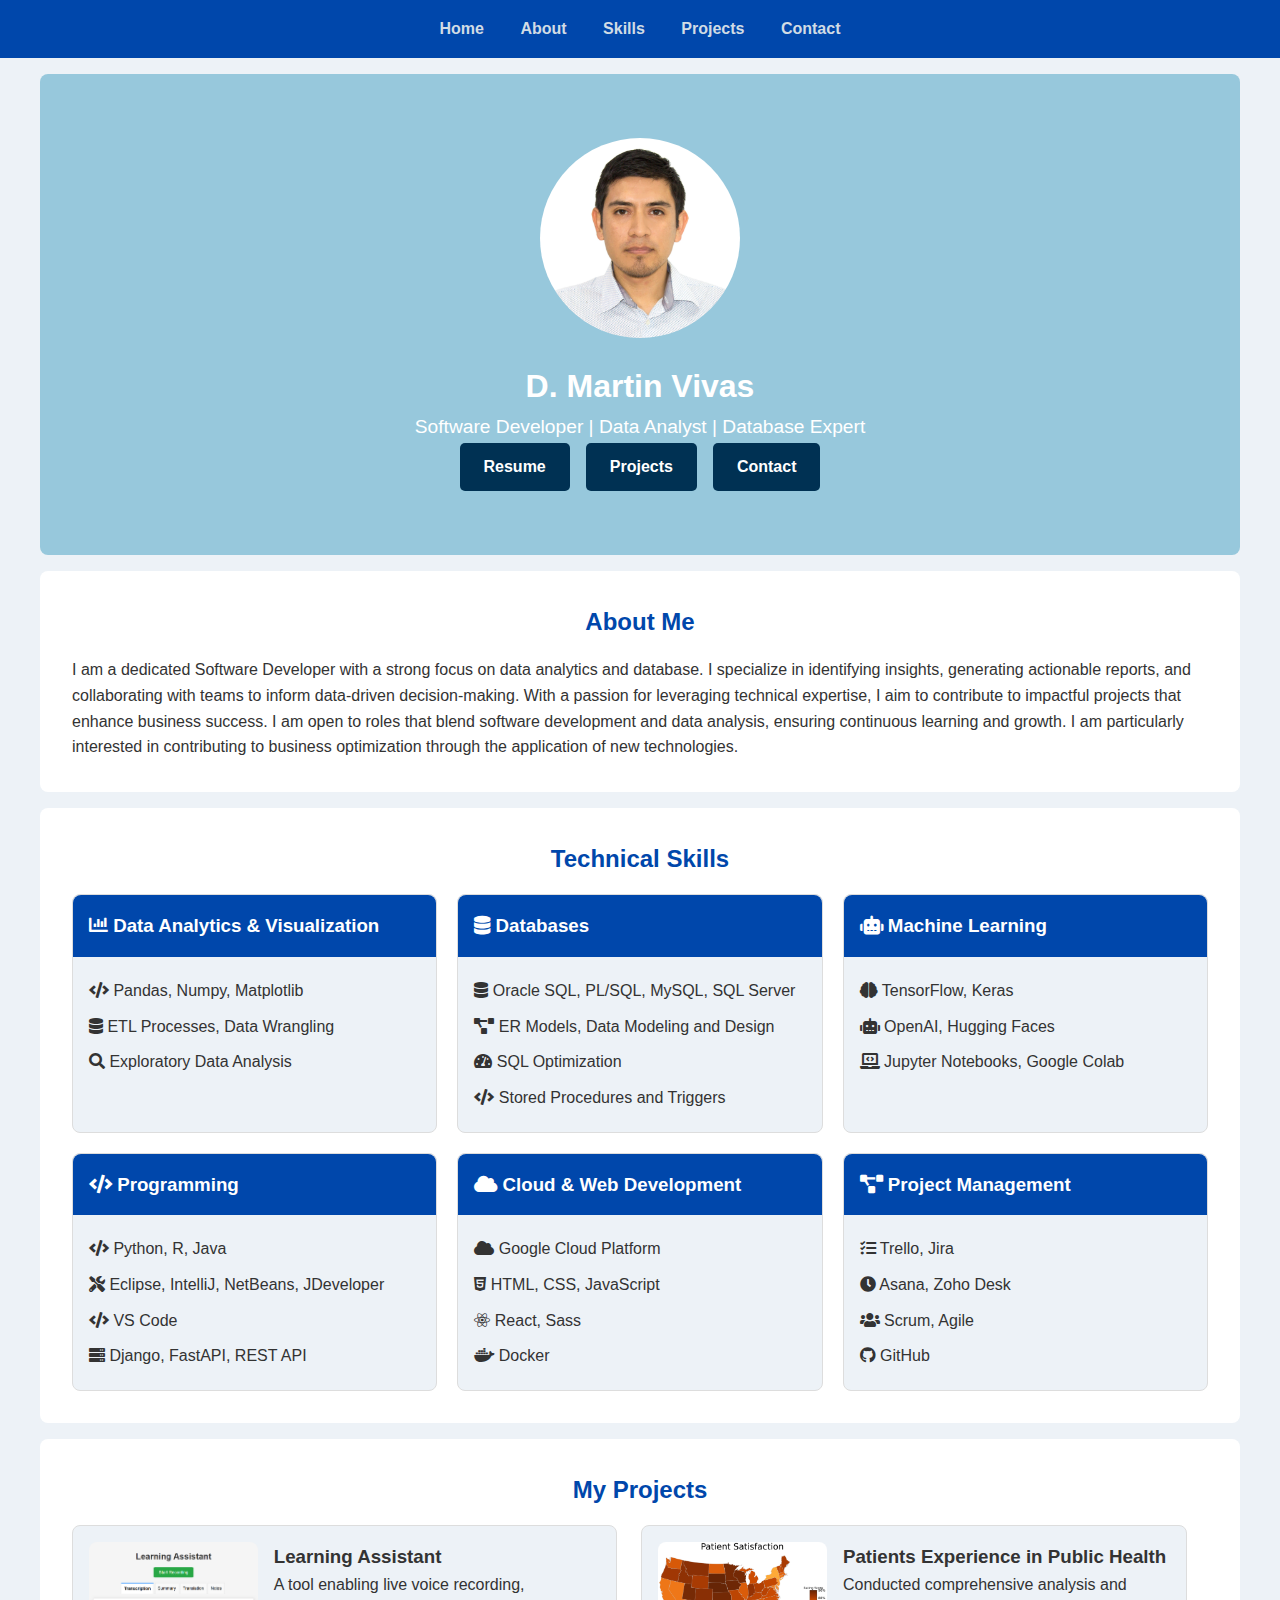
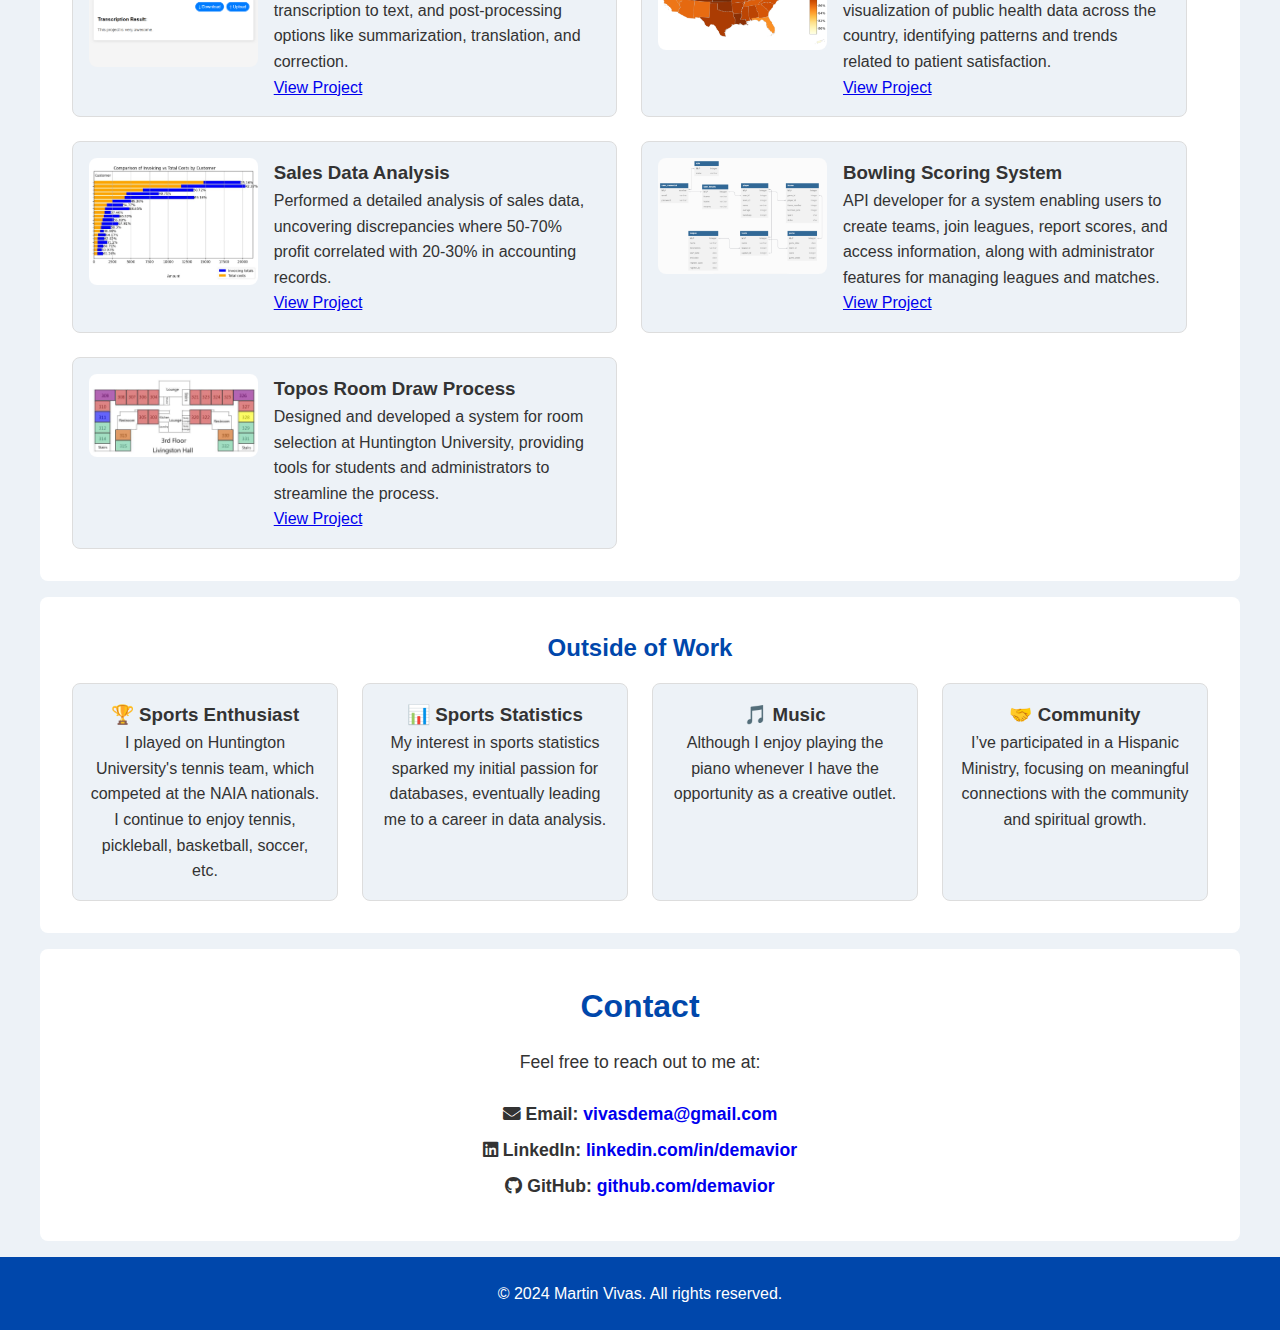
==== index.html @ af0fff48 "Correct js" ====
<!DOCTYPE html>
<html lang="en">
<head>
    <meta charset="UTF-8">
    <meta name="viewport" content="width=device-width, initial-scale=1.0">
    <title>D. Martin Vivas - Portfolio</title>
    <link rel="stylesheet" href="css/index.css">
    <link rel="preconnect" href="https://fonts.googleapis.com">
    <link rel="stylesheet" href="https://fonts.googleapis.com/css2?family=Roboto:wght@400;500;700&display=swap">
    <link href="https://cdnjs.cloudflare.com/ajax/libs/font-awesome/5.15.4/css/all.min.css" rel="stylesheet">
</head>
<body>
    <header>
        <nav>
            <a href="#hero">Home</a>
            <a href="#about">About</a>
            <a href="#skills">Skills</a>
            <a href="#projects">Projects</a>
            <a href="#contact">Contact</a>
        </nav>
    </header>
    <section id="hero">
        <img src="images/profile.jpeg" alt="Profile Picture" class="profile-pic">
        <h1>D. Martin Vivas</h1>
        <p>Software Developer | Data Analyst | Database Expert</p>
        <div class="hero-buttons">
            <a href="resume.html" class="btn">Resume</a>
            <a href="#projects" class="btn">Projects</a>
            <a href="#contact" class="btn">Contact</a>
        </div>
    </section>
    
    <section id="about">
        <h2>About Me</h2>
        <p>I am a dedicated Software Developer with a strong focus on data analytics and database. I specialize in identifying insights, generating actionable reports, and collaborating with teams to inform data-driven decision-making. With a passion for leveraging technical expertise, I aim to contribute to impactful projects that enhance business success. I am open to roles that blend software development and data analysis, ensuring continuous learning and growth. I am particularly interested in contributing to business optimization through the application of new technologies.</p>
    </section>
    <section id="skills">
        <h2>Technical Skills</h2>
        <div class="skills-container">
            <div class="skills-item">
                <h3><i class="fas fa-chart-bar"></i> Data Analytics & Visualization</h3>
                <ul>
                    <li><i class="fas fa-code"></i> Pandas, Numpy, Matplotlib</li>
                    <li><i class="fas fa-database"></i> ETL Processes, Data Wrangling</li>
                    <li><i class="fas fa-search"></i> Exploratory Data Analysis</li>
                </ul>
            </div>
            <div class="skills-item">
                <h3><i class="fas fa-database"></i> Databases</h3>
                <ul>
                    <li><i class="fas fa-database"></i> Oracle SQL, PL/SQL, MySQL, SQL Server</li>
                    <li><i class="fas fa-project-diagram"></i> ER Models, Data Modeling and Design</li>
                    <li><i class="fas fa-tachometer-alt"></i> SQL Optimization</li>
                    <li><i class="fas fa-code"></i> Stored Procedures and Triggers</li>
                </ul>
            </div>
            <div class="skills-item">
                <h3><i class="fas fa-robot"></i> Machine Learning</h3>
                <ul>
                    <li><i class="fas fa-brain"></i> TensorFlow, Keras</li>
                    <li><i class="fas fa-robot"></i> OpenAI, Hugging Faces</li>
                    <li><i class="fas fa-laptop-code"></i> Jupyter Notebooks, Google Colab</li>
                </ul>
            </div>
            <div class="skills-item">
                <h3><i class="fas fa-code"></i> Programming</h3>
                <ul>
                    <li><i class="fas fa-code"></i> Python, R, Java</li>
                    <li><i class="fas fa-tools"></i> Eclipse, IntelliJ, NetBeans, JDeveloper</li>
                    <li><i class="fas fa-code"></i> VS Code</li>
                    <li><i class="fas fa-server"></i> Django, FastAPI, REST API</li>
                </ul>
            </div>
            <div class="skills-item">
                <h3><i class="fas fa-cloud"></i> Cloud & Web Development</h3>
                <ul>
                    <li><i class="fas fa-cloud"></i> Google Cloud Platform</li>
                    <li><i class="fab fa-html5"></i> HTML, CSS, JavaScript</li>
                    <li><i class="fab fa-react"></i> React, Sass</li>
                    <li><i class="fab fa-docker"></i> Docker</li>
                </ul>
            </div>
            <div class="skills-item">
                <h3><i class="fas fa-project-diagram"></i> Project Management</h3>
                <ul>
                    <li><i class="fas fa-tasks"></i> Trello, Jira</li>
                    <li><i class="fas fa-clock"></i> Asana, Zoho Desk</li>
                    <li><i class="fas fa-users"></i> Scrum, Agile</li>
                    <li><i class="fab fa-github"></i> GitHub</li>
                </ul>
            </div>
        </div>
    </section>
    <section id="projects">
        <h2>My Projects</h2>
        <div class="projects-flex">
            <div class="box">
                <img src="images/Learning-Assistant.png" alt="Learning Assistant Image">
                <div class="content">
                    <h3>Learning Assistant</h3>
                    <p>A tool enabling live voice recording, transcription to text, and post-processing options like summarization, translation, and correction.</p>
                    <a href="https://github.com/demavior/Learning-Assistant-for-Diverse-Learning-Needs">View Project</a>
                </div>
            </div>
            <div class="box">
                <img src="images/Patient-Satisfaction.png" alt="Patients Experience in Public Health Image">
                <div class="content">
                    <h3>Patients Experience in Public Health</h3>
                    <p>Conducted comprehensive analysis and visualization of public health data across the country, identifying patterns and trends related to patient satisfaction.</p>
                    <a href="https://github.com/demavior/PublicHealthExperience">View Project</a>
                </div>
            </div>
            <div class="box">
                <img src="images/Sales-Analysis.jpg" alt="Sales Data Analysis Image">
                <div class="content">
                    <h3>Sales Data Analysis</h3>
                    <p>Performed a detailed analysis of sales data, uncovering discrepancies where 50-70% profit correlated with 20-30% in accounting records.</p>
                    <a href="#">View Project</a>
                </div>
            </div>
            <div class="box">
                <img src="images/Bowling-League.png" alt="Bowling Scoring System Image">
                <div class="content">
                    <h3>Bowling Scoring System</h3>
                    <p>API developer for a system enabling users to create teams, join leagues, report scores, and access information, along with administrator features for managing leagues and matches.</p>
                    <a href="https://github.com/demavior/BowlingLeagueScoringAPI">View Project</a>
                </div>
            </div>
            <div class="box">
                <img src="images/Room-Draw.jpg" alt="Topos Room Draw Process Image">
                <div class="content">
                    <h3>Topos Room Draw Process</h3>
                    <p>Designed and developed a system for room selection at Huntington University, providing tools for students and administrators to streamline the process.</p>
                    <a href="https://www.facebook.com/HURoomDraw">View Project</a>
                </div>
            </div>
        </div>
    </section>
    <section id="outside-work">
        <h2>Outside of Work</h2>
        <div class="outside-work-container">
            <div class="box">
                <h3>🏆 Sports Enthusiast</h3>
                <p>I played on Huntington University's tennis team, which competed at the NAIA nationals. I continue to enjoy tennis, pickleball, basketball, soccer, etc.</p>
            </div>
            <div class="box">
                <h3>📊 Sports Statistics</h3>
                <p>My interest in sports statistics sparked my initial passion for databases, eventually leading me to a career in data analysis.</p>
            </div>
            <div class="box">
                <h3>🎵 Music</h3>
                <p>Although I enjoy playing the piano whenever I have the opportunity as a creative outlet.</p>
            </div>
            <div class="box">
                <h3>🤝 Community</h3>
                <p>I’ve participated in a Hispanic Ministry, focusing on meaningful connections with the community and spiritual growth.</p>
            </div>
        </div>
    </section>
    <section id="contact">
        <h2>Contact</h2>
        <p>Feel free to reach out to me at:</p>
        <ul class="contact-list">
            <li>
                <i class="fas fa-envelope"></i> 
                <strong>Email:</strong> 
                <a href="mailto:vivasdema@gmail.com">vivasdema@gmail.com</a>
            </li>
            <li>
                <i class="fab fa-linkedin"></i>
                <strong>LinkedIn:</strong> 
                <a href="https://linkedin.com/in/demavior" target="_blank">linkedin.com/in/demavior</a>
            </li>
            <li>
                <i class="fab fa-github"></i>
                <strong>GitHub:</strong> 
                <a href="https://github.com/demavior" target="_blank">github.com/demavior</a>
            </li>
        </ul>
    </section>
    
    <footer>
        <p>&copy; 2024 Martin Vivas. All rights reserved.</p>
    </footer>
    <script>
        document.querySelectorAll('nav a').forEach(anchor => {
            anchor.addEventListener('click', function(e) {
                e.preventDefault();
                document.querySelector(this.getAttribute('href')).scrollIntoView({
                    behavior: 'smooth'
                });
            });
        });
    </script>
</body>
</html>
---- css/index.css ----
/* Define Color Variables */
:root {
    --primary-color: #0047AB ;
    --secondary-color: #97c8dc;
    --accent-color: #003153;
    --text-color: #333;
    --bg-color: #edf2f7;
    --bg-color-2: #d1dce5;
}

/* General Reset */
* {
    margin: 0;
    padding: 0;
    box-sizing: border-box;
}

/* Body Styling */
body {
    font-family: 'Open Sans', sans-serif;
    line-height: 1.6;
    color: var(--text-color);
    background-color: var(--bg-color);
}

/* Header and Navigation */
header {
    background-color: var(--primary-color);
    padding: 1rem 0;
    text-align: center;
}

nav a {
    color: var(--bg-color-2);
    text-decoration: none;
    margin: 0 1rem;
    font-weight: 700;
    font-size: 1rem;
}

nav a:hover {
    color: white;
}

/* Hero Section */
#hero {
    text-align: center;
    padding: 4rem 2rem;
    background-color: var(--secondary-color);
    color: white;
}

#hero h1 {
    font-size: 2rem;
    font-weight: 700;
}

#hero p {
    font-size: 1.2rem;
}

.profile-pic {
    width: 200px;
    height: 200px;
    border-radius: 50%;
    margin-bottom: 1rem;
}

.hero-buttons {
    display: flex;
    justify-content: center;
    gap: 1rem;
}

.btn {
    padding: 0.7rem 1.5rem;
    border: none;
    border-radius: 5px;
    text-align: center;
    color: white;
    background-color: var(--accent-color);
    text-decoration: none;
    font-weight: bold;
    transition: background-color 0.3s ease;
}

.btn:hover {
    background-color: var(--primary-color);
}

/* Sections */
section {
    padding: 2rem;
    margin: 1rem auto;
    max-width: 1200px;
    background: white;
    border-radius: 8px;
}

h2 {
    color: var(--primary-color);
    text-align: center;
    margin-bottom: 1rem;
}

/* Projects and Skills*/
.skills-container {
    display: grid;
    grid-template-columns: repeat(auto-fit, minmax(300px, 1fr));
    gap: 20px;
}

.skills-item {
    border: 1px solid #ddd;
    border-radius: 8px;
    background: var(--bg-color);
    padding: 1rem;
}

.skills-item h3 {
    background: var(--primary-color);
    color: #fff;
    padding: 1rem;
    border-radius: 8px 8px 0 0;
    margin: -1rem -1rem 1rem -1rem;
}

.skills-item ul {
    list-style-type: none;
    padding: 0;
}

.skills-item ul li {
    padding: 5px 0;
}

.box {
    background: var(--bg-color);
    padding: 1rem;
    text-align: center;
    border: 1px solid #ddd;
    border-radius: 8px;
    transition: transform 0.2s, background-color 0.2s;
}

.projects-flex {
    display: flex;
    gap: 1.5rem;
    flex-wrap: wrap;
}

@media (min-width:768px){
.projects-flex .box{
    width: 48%;
    }
}

.projects-flex .box {
    display: flex;
    /* flex-basis: calc(50% - 1rem); */
    min-width: 320px;
    align-items: flex-start;
}

.projects-flex .box img {
    width: 33%;
    min-width:100px;
    height: auto;
    border-radius: 8px;
    margin-right: 1rem;
}

.projects-flex .box .content {
    flex: 1;
    text-align: left;
}

.box:hover {
    transform: scale(1.02);
    background-color: var(--bg-color-2);
}

/* Contact */
#contact {
    text-align: center;
}

#contact h2 {
    font-size: 2rem;
    color: var(--primary-color);
    margin-bottom: 1rem;
}

#contact p {
    font-size: 1.1rem;
    color: var(--text-color);
    margin-bottom: 1.5rem;
}

.contact-list {
    list-style: none;
    padding: 0;
}

.contact-list li {
    font-size: 1.1rem;
    margin: 0.5rem 0;
}

.contact-list a {
    color: (--secondary-color);
    text-decoration: none;
    font-weight: 600;
    transition: color 0.3s ease;
}

.contact-list a:hover {
    color: (--accent-color);
}

/*Outside Work*/
.outside-work-container {
    display: grid;
    grid-template-columns: repeat(auto-fit, minmax(250px, 1fr));
    gap: 1.5rem;
}

.outside-work-item {
    background: var(--bg-color);
    padding: 1.5rem;
    border: 1px solid #ddd;
    border-radius: 8px;
    box-shadow: 0 4px 8px rgba(0, 0, 0, 0.1);
    text-align: center;
    transition: transform 0.2s ease, box-shadow 0.2s ease;
}

.outside-work-item:hover {
    transform: scale(1.05);
    box-shadow: 0 6px 12px rgba(0, 0, 0, 0.15);
}


/* Footer */
footer {
    text-align: center;
    padding: 1.5rem 0;
    background: var(--primary-color);
    color: white;
}
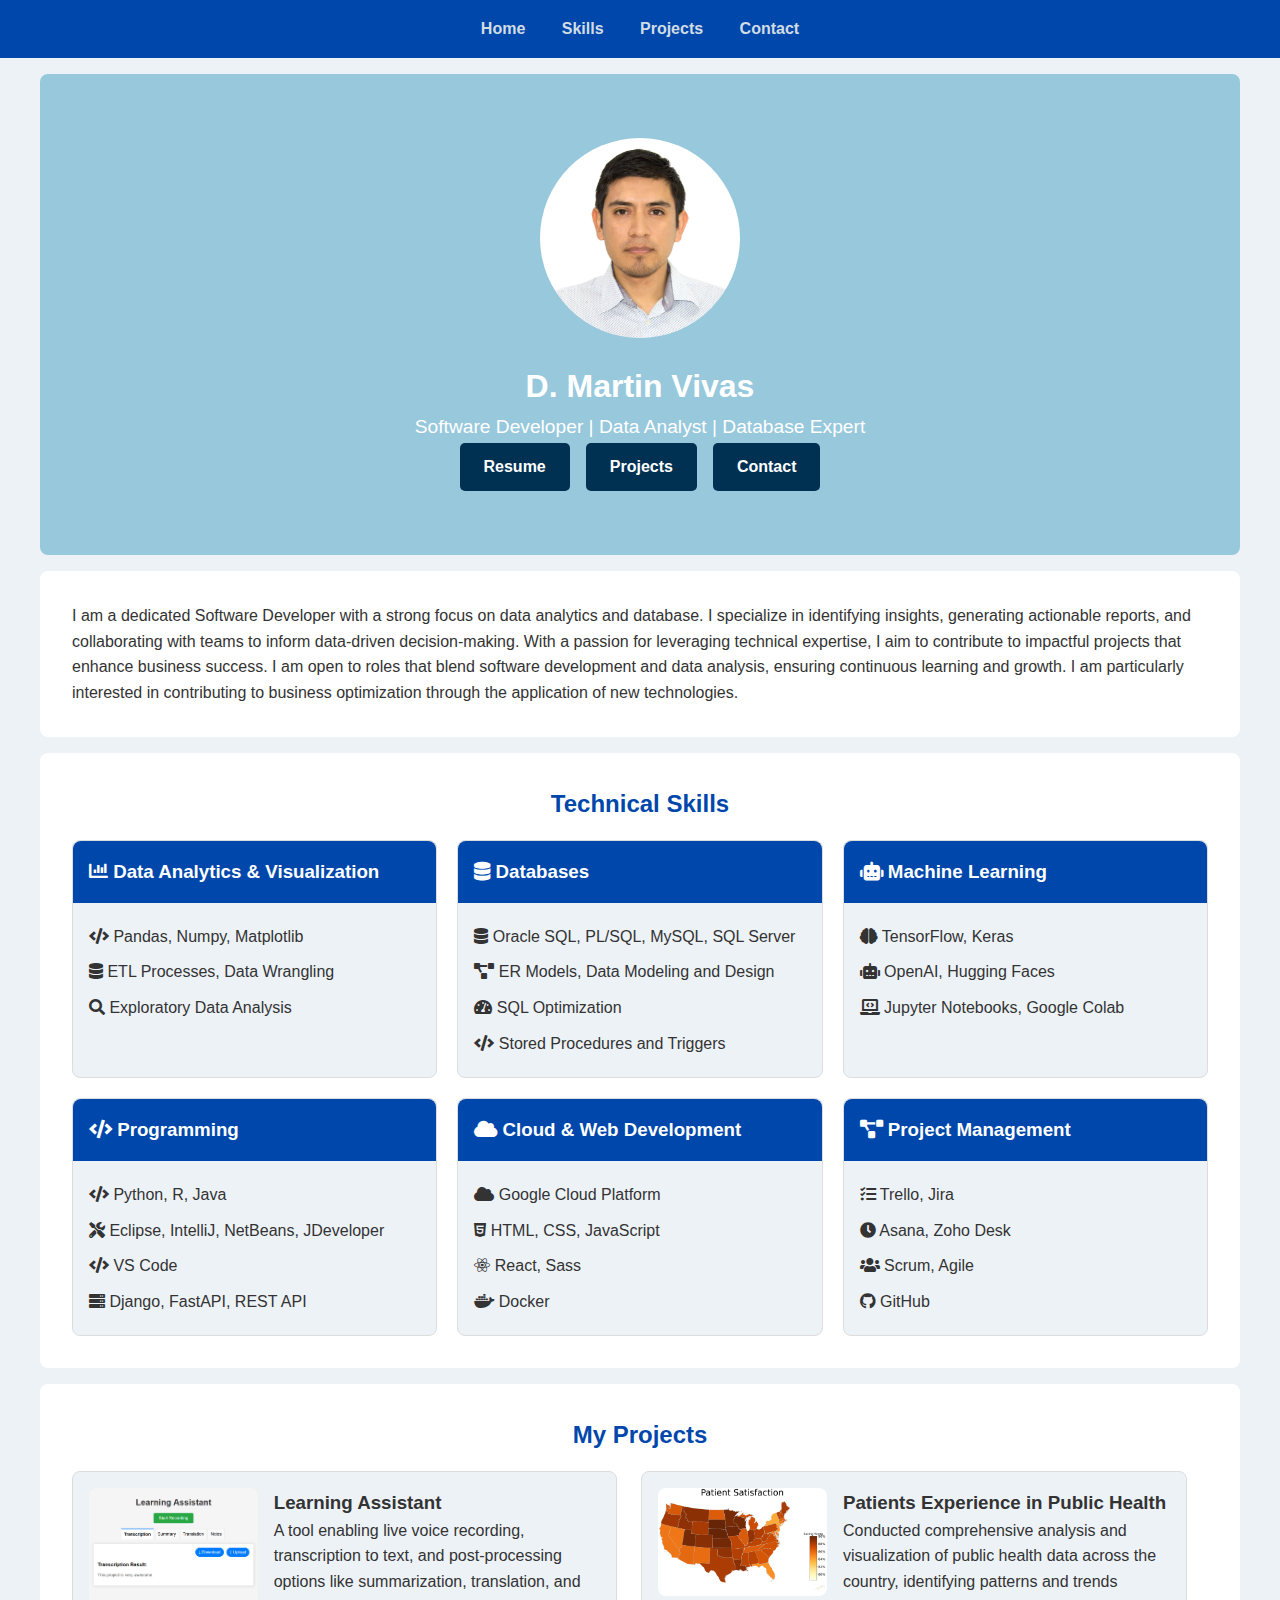
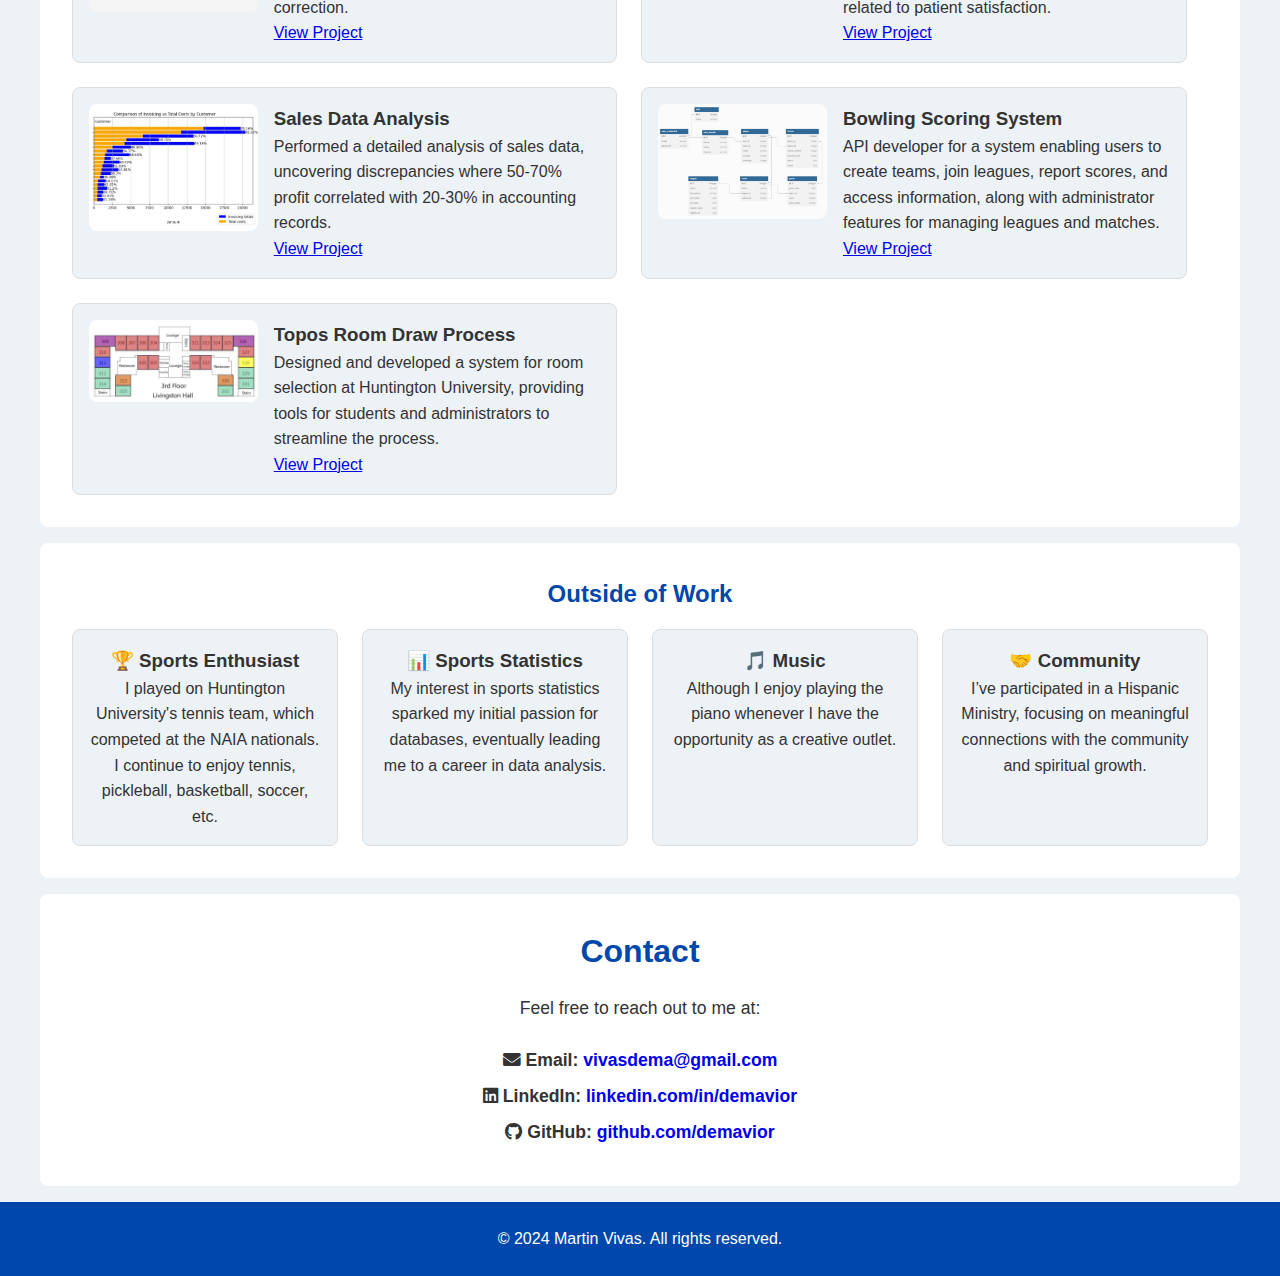
==== commit 57361c34: "Sticky navigation bar" ====
--- a/index.html
+++ b/index.html
@@ -13,7 +13,6 @@
     <header>
         <nav>
             <a href="#hero">Home</a>
-            <a href="#about">About</a>
             <a href="#skills">Skills</a>
             <a href="#projects">Projects</a>
             <a href="#contact">Contact</a>
@@ -31,7 +30,6 @@
     </section>
     
     <section id="about">
-        <h2>About Me</h2>
         <p>I am a dedicated Software Developer with a strong focus on data analytics and database. I specialize in identifying insights, generating actionable reports, and collaborating with teams to inform data-driven decision-making. With a passion for leveraging technical expertise, I aim to contribute to impactful projects that enhance business success. I am open to roles that blend software development and data analysis, ensuring continuous learning and growth. I am particularly interested in contributing to business optimization through the application of new technologies.</p>
     </section>
     <section id="skills">
--- a/css/index.css
+++ b/css/index.css
@@ -25,6 +25,10 @@
 
 /* Header and Navigation */
 header {
+    position: -webkit-sticky; /* For Safari */
+    position: sticky;
+    top: 0;
+    z-index: 1000;
     background-color: var(--primary-color);
     padding: 1rem 0;
     text-align: center;
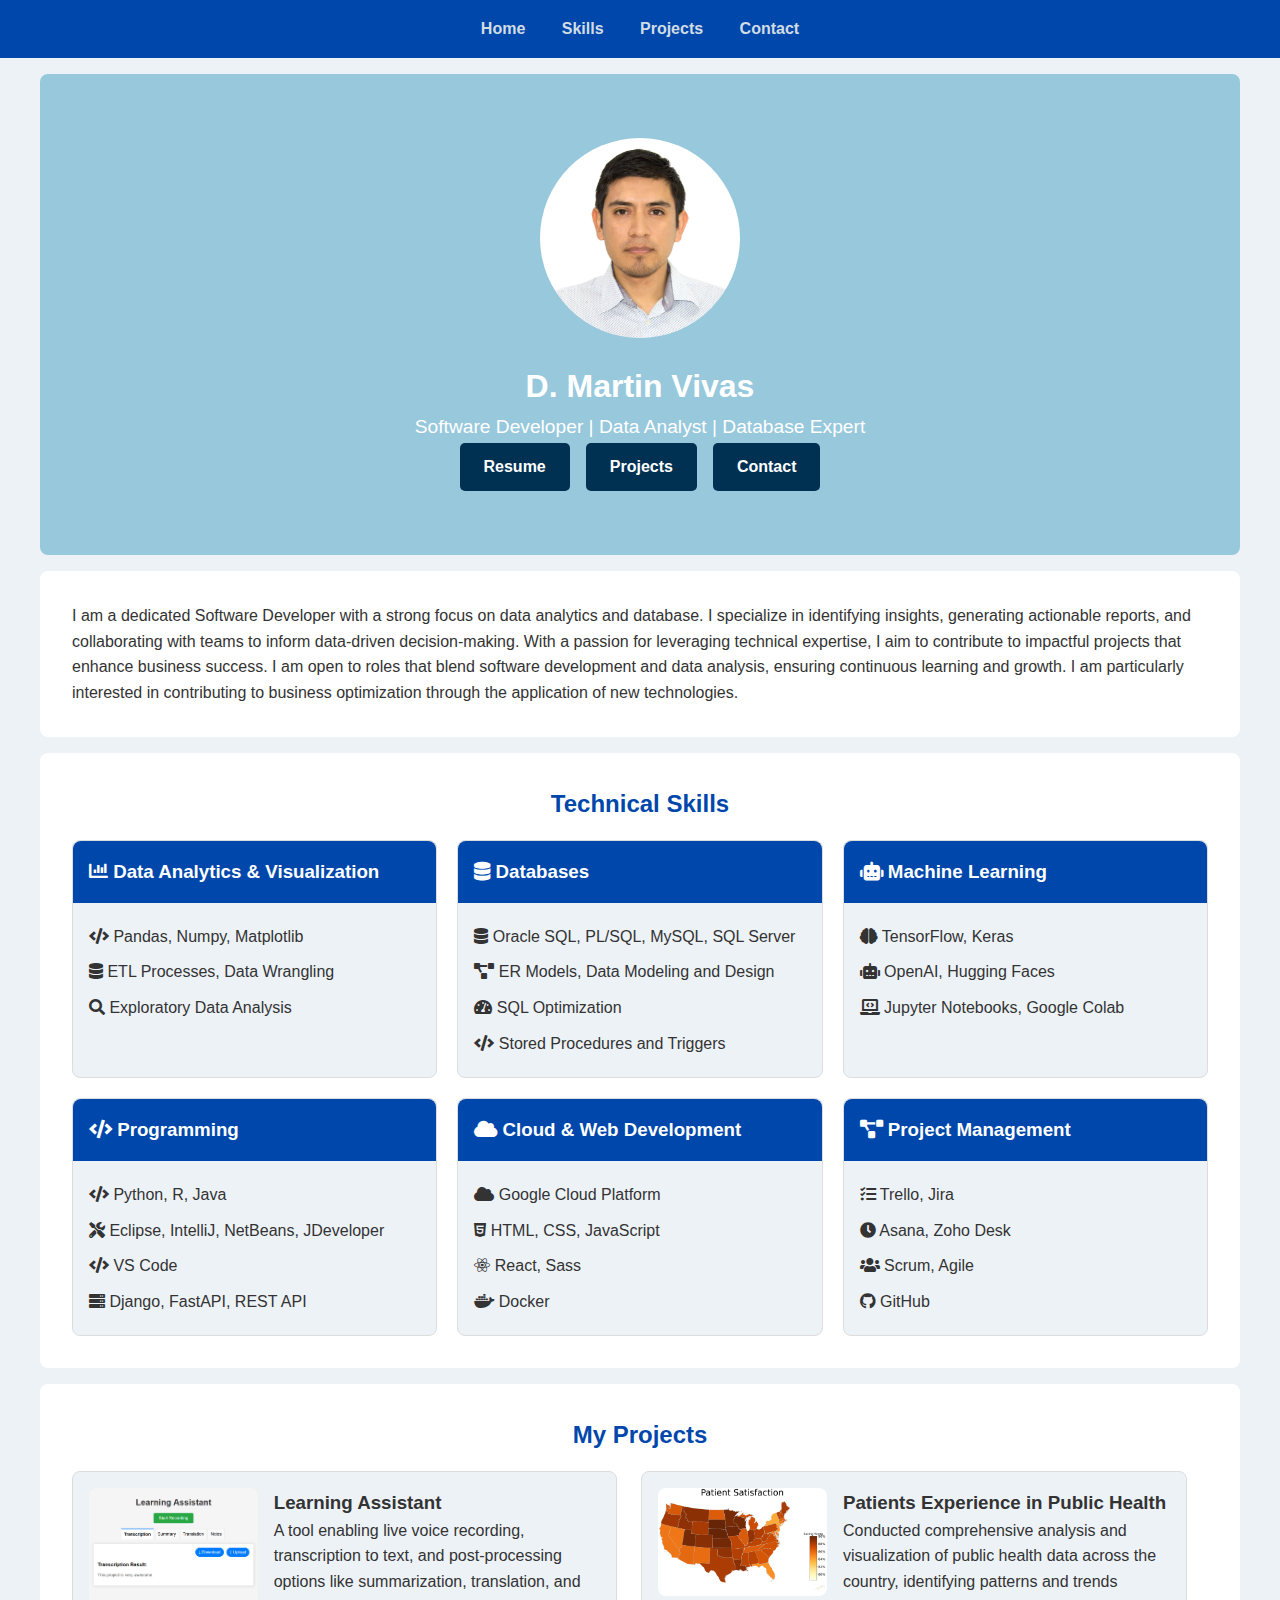
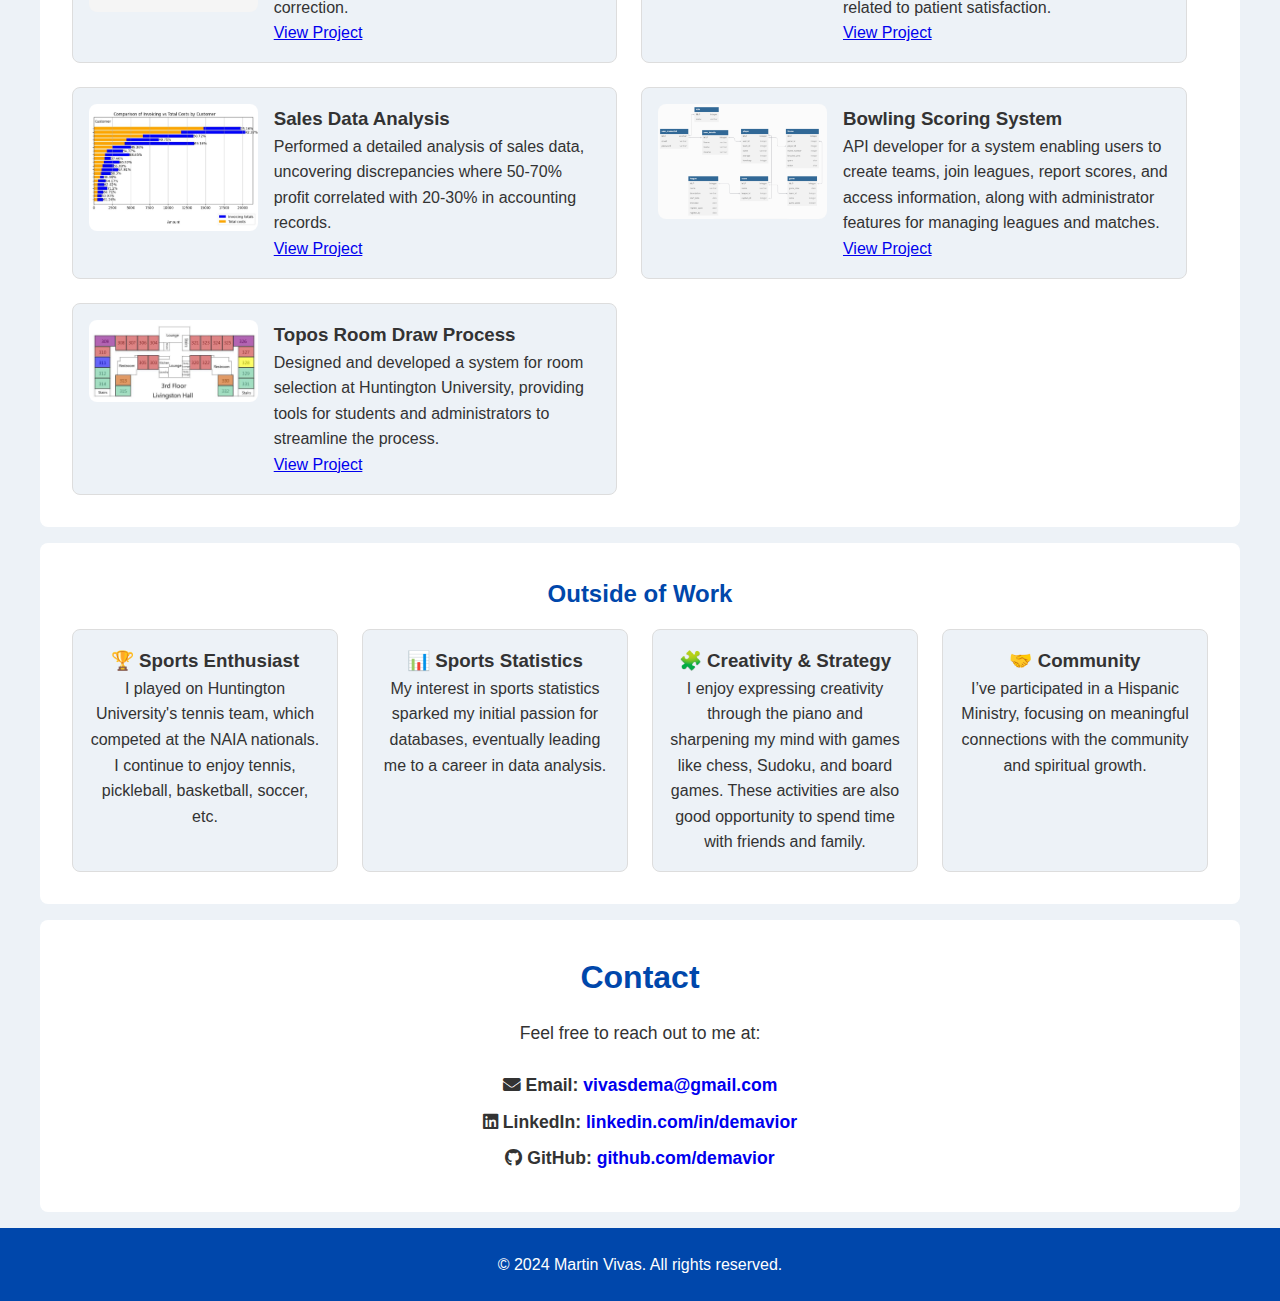
==== commit a3212819: "Updates on descriptions" ====
--- a/index.html
+++ b/index.html
@@ -146,8 +146,8 @@
                 <p>My interest in sports statistics sparked my initial passion for databases, eventually leading me to a career in data analysis.</p>
             </div>
             <div class="box">
-                <h3>🎵 Music</h3>
-                <p>Although I enjoy playing the piano whenever I have the opportunity as a creative outlet.</p>
+                <h3>🧩 Creativity & Strategy</h3>
+                <p>I enjoy expressing creativity through the piano and sharpening my mind with games like chess, Sudoku, and board games. These activities are also good opportunity to spend time with friends and family.</p>
             </div>
             <div class="box">
                 <h3>🤝 Community</h3>
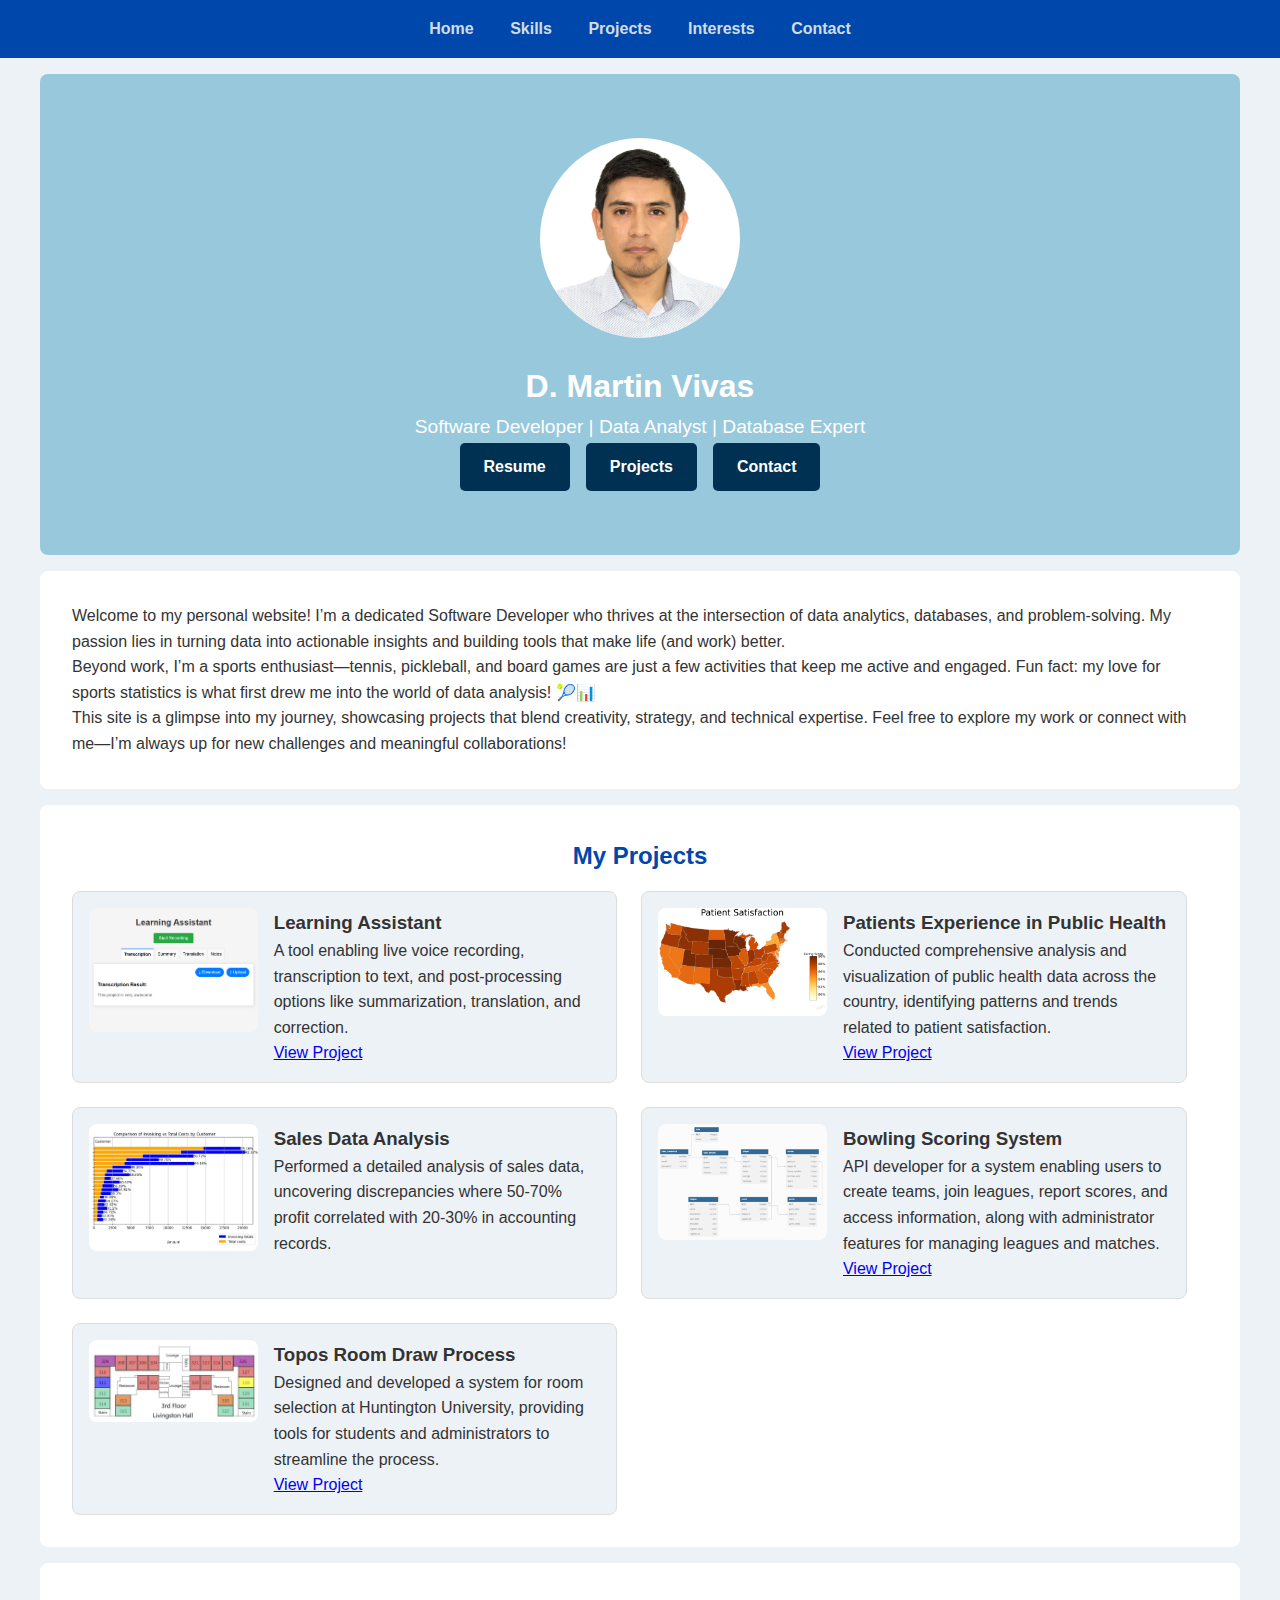
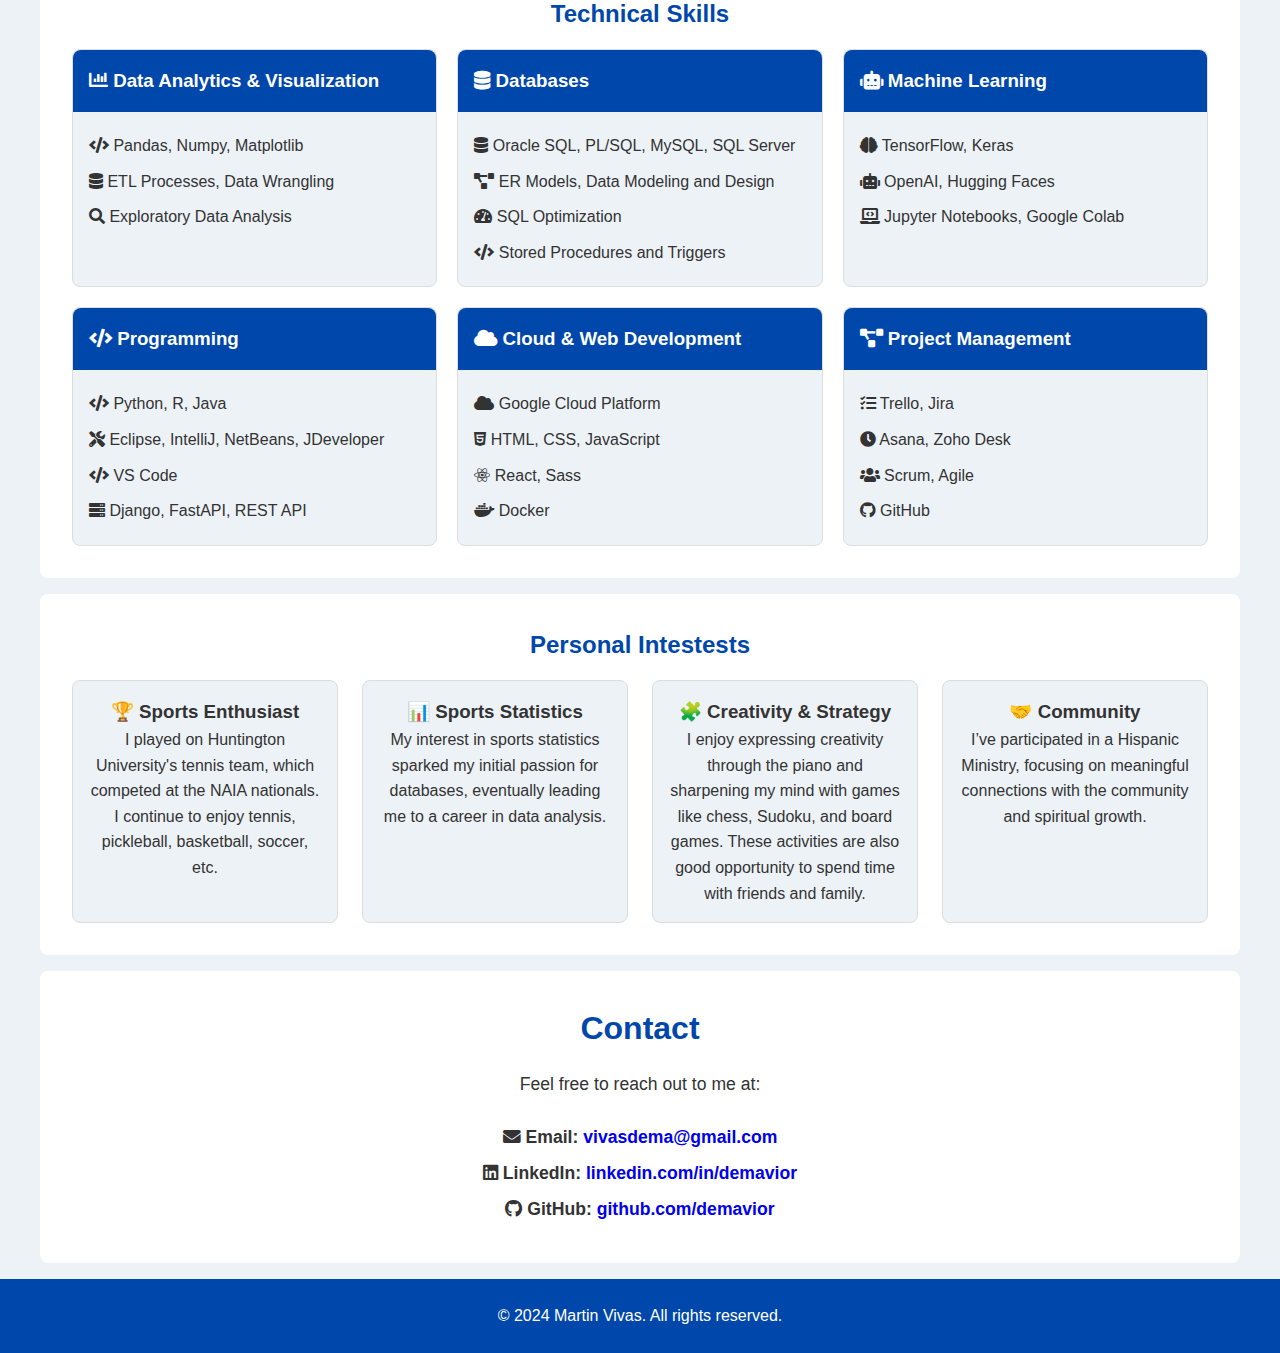
==== commit 81a75208: "Update resume and update interests" ====
--- a/index.html
+++ b/index.html
@@ -15,6 +15,7 @@
             <a href="#hero">Home</a>
             <a href="#skills">Skills</a>
             <a href="#projects">Projects</a>
+            <a href="#outside-work">Interests</a>
             <a href="#contact">Contact</a>
         </nav>
     </header>
@@ -30,7 +31,55 @@
     </section>
     
     <section id="about">
-        <p>I am a dedicated Software Developer with a strong focus on data analytics and database. I specialize in identifying insights, generating actionable reports, and collaborating with teams to inform data-driven decision-making. With a passion for leveraging technical expertise, I aim to contribute to impactful projects that enhance business success. I am open to roles that blend software development and data analysis, ensuring continuous learning and growth. I am particularly interested in contributing to business optimization through the application of new technologies.</p>
+        <p>Welcome to my personal website! I’m a dedicated Software Developer who thrives at the intersection of data analytics, databases, and problem-solving. My passion lies in turning data into actionable insights and building tools that make life (and work) better.</p>
+        <p>Beyond work, I’m a sports enthusiast—tennis, pickleball, and board games are just a few activities that keep me active and engaged. Fun fact: my love for sports statistics is what first drew me into the world of data analysis! 🎾📊</p>
+        <p>This site is a glimpse into my journey, showcasing projects that blend creativity, strategy, and technical expertise. Feel free to explore my work or connect with me—I’m always up for new challenges and meaningful collaborations!</p>
+        <!-- <p>I am a dedicated Software Developer with a strong focus on data analytics and database. I specialize in identifying insights, generating actionable reports, and collaborating with teams to inform data-driven decision-making. With a passion for leveraging technical expertise, I aim to contribute to impactful projects that enhance business success. I am open to roles that blend software development and data analysis, ensuring continuous learning and growth. I am particularly interested in contributing to business optimization through the application of new technologies.</p> -->
+    </section>
+    <section id="projects">
+        <h2>My Projects</h2>
+        <div class="projects-flex">
+            <div class="box">
+                <img src="images/Learning-Assistant.png" alt="Learning Assistant Image">
+                <div class="content">
+                    <h3>Learning Assistant</h3>
+                    <p>A tool enabling live voice recording, transcription to text, and post-processing options like summarization, translation, and correction.</p>
+                    <a href="https://github.com/demavior/Learning-Assistant-for-Diverse-Learning-Needs">View Project</a>
+                </div>
+            </div>
+            <div class="box">
+                <img src="images/Patient-Satisfaction.png" alt="Patients Experience in Public Health Image">
+                <div class="content">
+                    <h3>Patients Experience in Public Health</h3>
+                    <p>Conducted comprehensive analysis and visualization of public health data across the country, identifying patterns and trends related to patient satisfaction.</p>
+                    <a href="https://github.com/demavior/PublicHealthExperience">View Project</a>
+                </div>
+            </div>
+            <div class="box">
+                <img src="images/Sales-Analysis.jpg" alt="Sales Data Analysis Image">
+                <div class="content">
+                    <h3>Sales Data Analysis</h3>
+                    <p>Performed a detailed analysis of sales data, uncovering discrepancies where 50-70% profit correlated with 20-30% in accounting records.</p>
+                    <!-- <a href="#">View Project</a> -->
+                </div>
+            </div>
+            <div class="box">
+                <img src="images/Bowling-League.png" alt="Bowling Scoring System Image">
+                <div class="content">
+                    <h3>Bowling Scoring System</h3>
+                    <p>API developer for a system enabling users to create teams, join leagues, report scores, and access information, along with administrator features for managing leagues and matches.</p>
+                    <a href="https://github.com/demavior/BowlingLeagueScoringAPI">View Project</a>
+                </div>
+            </div>
+            <div class="box">
+                <img src="images/Room-Draw.jpg" alt="Topos Room Draw Process Image">
+                <div class="content">
+                    <h3>Topos Room Draw Process</h3>
+                    <p>Designed and developed a system for room selection at Huntington University, providing tools for students and administrators to streamline the process.</p>
+                    <a href="https://www.facebook.com/HURoomDraw">View Project</a>
+                </div>
+            </div>
+        </div>
     </section>
     <section id="skills">
         <h2>Technical Skills</h2>
@@ -89,53 +138,8 @@
             </div>
         </div>
     </section>
-    <section id="projects">
-        <h2>My Projects</h2>
-        <div class="projects-flex">
-            <div class="box">
-                <img src="images/Learning-Assistant.png" alt="Learning Assistant Image">
-                <div class="content">
-                    <h3>Learning Assistant</h3>
-                    <p>A tool enabling live voice recording, transcription to text, and post-processing options like summarization, translation, and correction.</p>
-                    <a href="https://github.com/demavior/Learning-Assistant-for-Diverse-Learning-Needs">View Project</a>
-                </div>
-            </div>
-            <div class="box">
-                <img src="images/Patient-Satisfaction.png" alt="Patients Experience in Public Health Image">
-                <div class="content">
-                    <h3>Patients Experience in Public Health</h3>
-                    <p>Conducted comprehensive analysis and visualization of public health data across the country, identifying patterns and trends related to patient satisfaction.</p>
-                    <a href="https://github.com/demavior/PublicHealthExperience">View Project</a>
-                </div>
-            </div>
-            <div class="box">
-                <img src="images/Sales-Analysis.jpg" alt="Sales Data Analysis Image">
-                <div class="content">
-                    <h3>Sales Data Analysis</h3>
-                    <p>Performed a detailed analysis of sales data, uncovering discrepancies where 50-70% profit correlated with 20-30% in accounting records.</p>
-                    <a href="#">View Project</a>
-                </div>
-            </div>
-            <div class="box">
-                <img src="images/Bowling-League.png" alt="Bowling Scoring System Image">
-                <div class="content">
-                    <h3>Bowling Scoring System</h3>
-                    <p>API developer for a system enabling users to create teams, join leagues, report scores, and access information, along with administrator features for managing leagues and matches.</p>
-                    <a href="https://github.com/demavior/BowlingLeagueScoringAPI">View Project</a>
-                </div>
-            </div>
-            <div class="box">
-                <img src="images/Room-Draw.jpg" alt="Topos Room Draw Process Image">
-                <div class="content">
-                    <h3>Topos Room Draw Process</h3>
-                    <p>Designed and developed a system for room selection at Huntington University, providing tools for students and administrators to streamline the process.</p>
-                    <a href="https://www.facebook.com/HURoomDraw">View Project</a>
-                </div>
-            </div>
-        </div>
-    </section>
     <section id="outside-work">
-        <h2>Outside of Work</h2>
+        <h2>Personal Intestests</h2>
         <div class="outside-work-container">
             <div class="box">
                 <h3>🏆 Sports Enthusiast</h3>
--- a/css/index.css
+++ b/css/index.css
@@ -42,6 +42,12 @@
     font-size: 1rem;
 }
 
+@media (max-width:600px) {
+    nav a {
+        margin: 0 0.5rem;   
+    }
+}
+
 nav a:hover {
     color: white;
 }
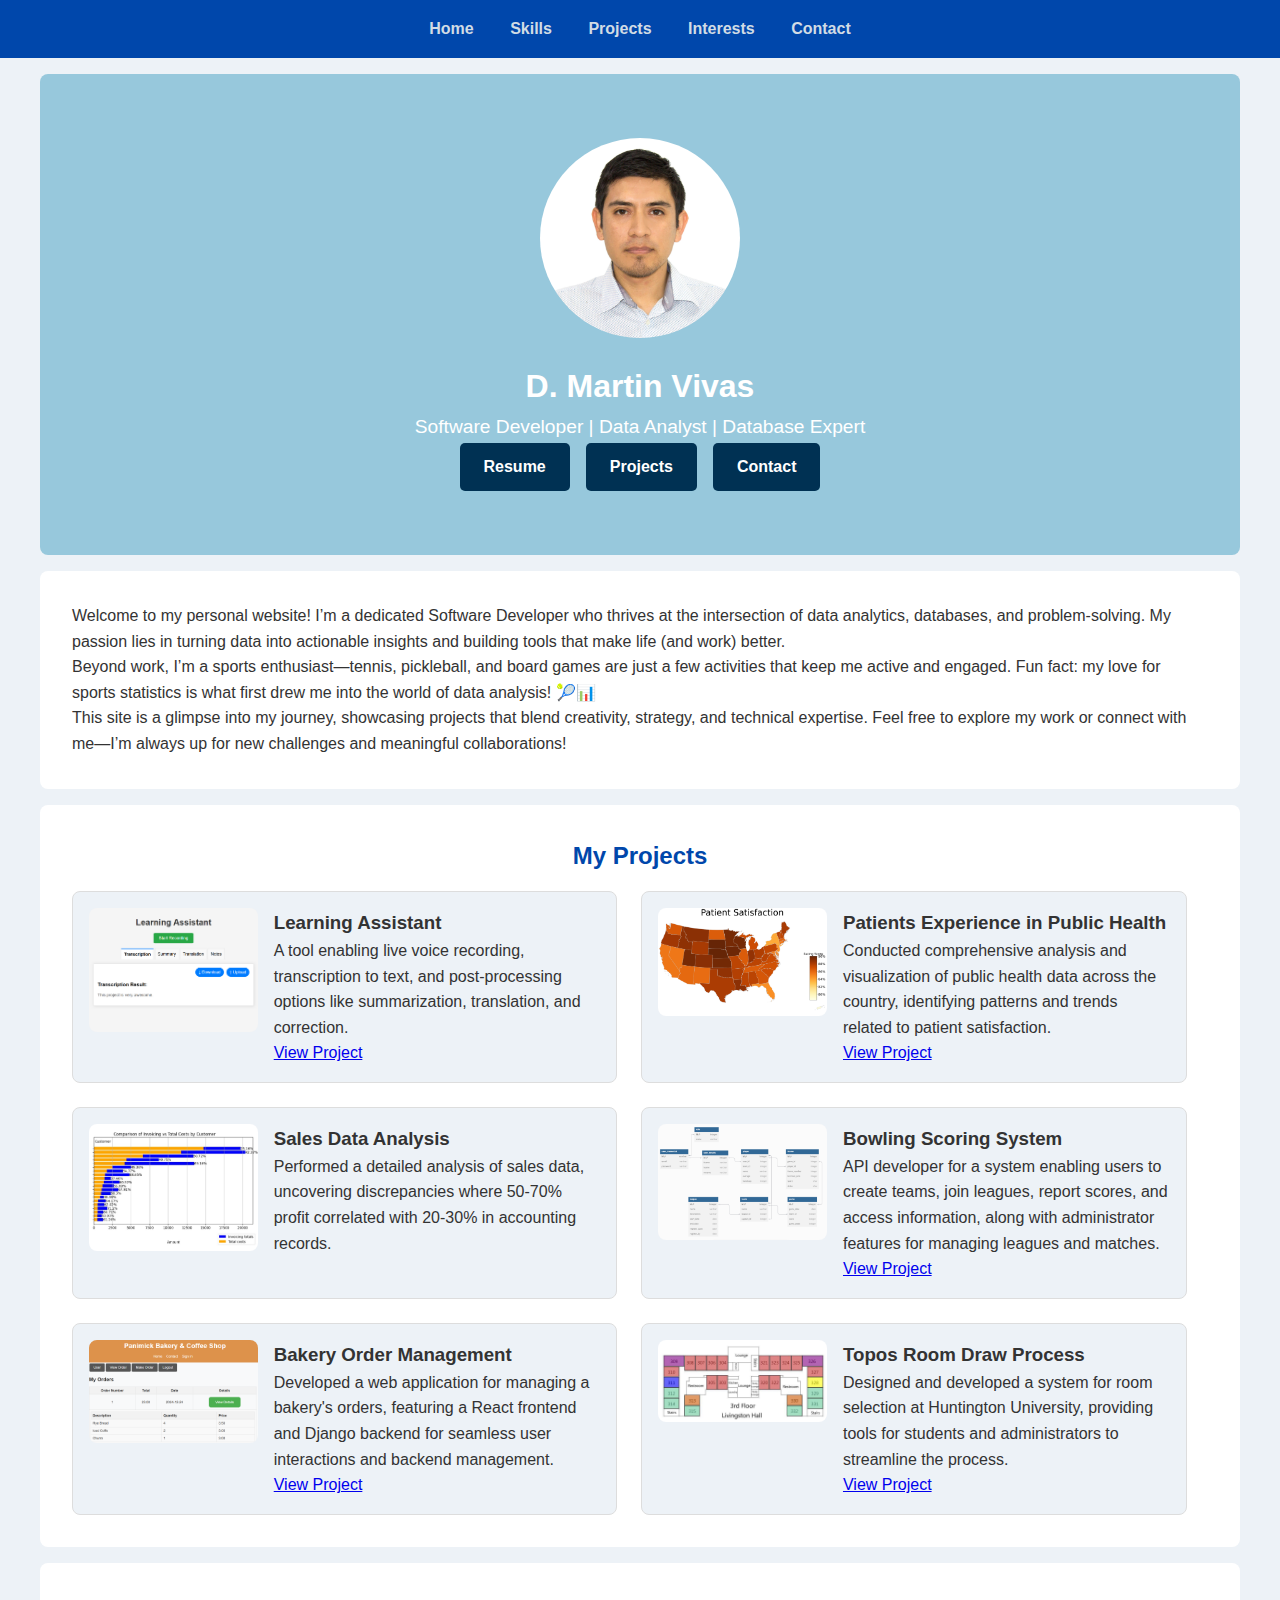
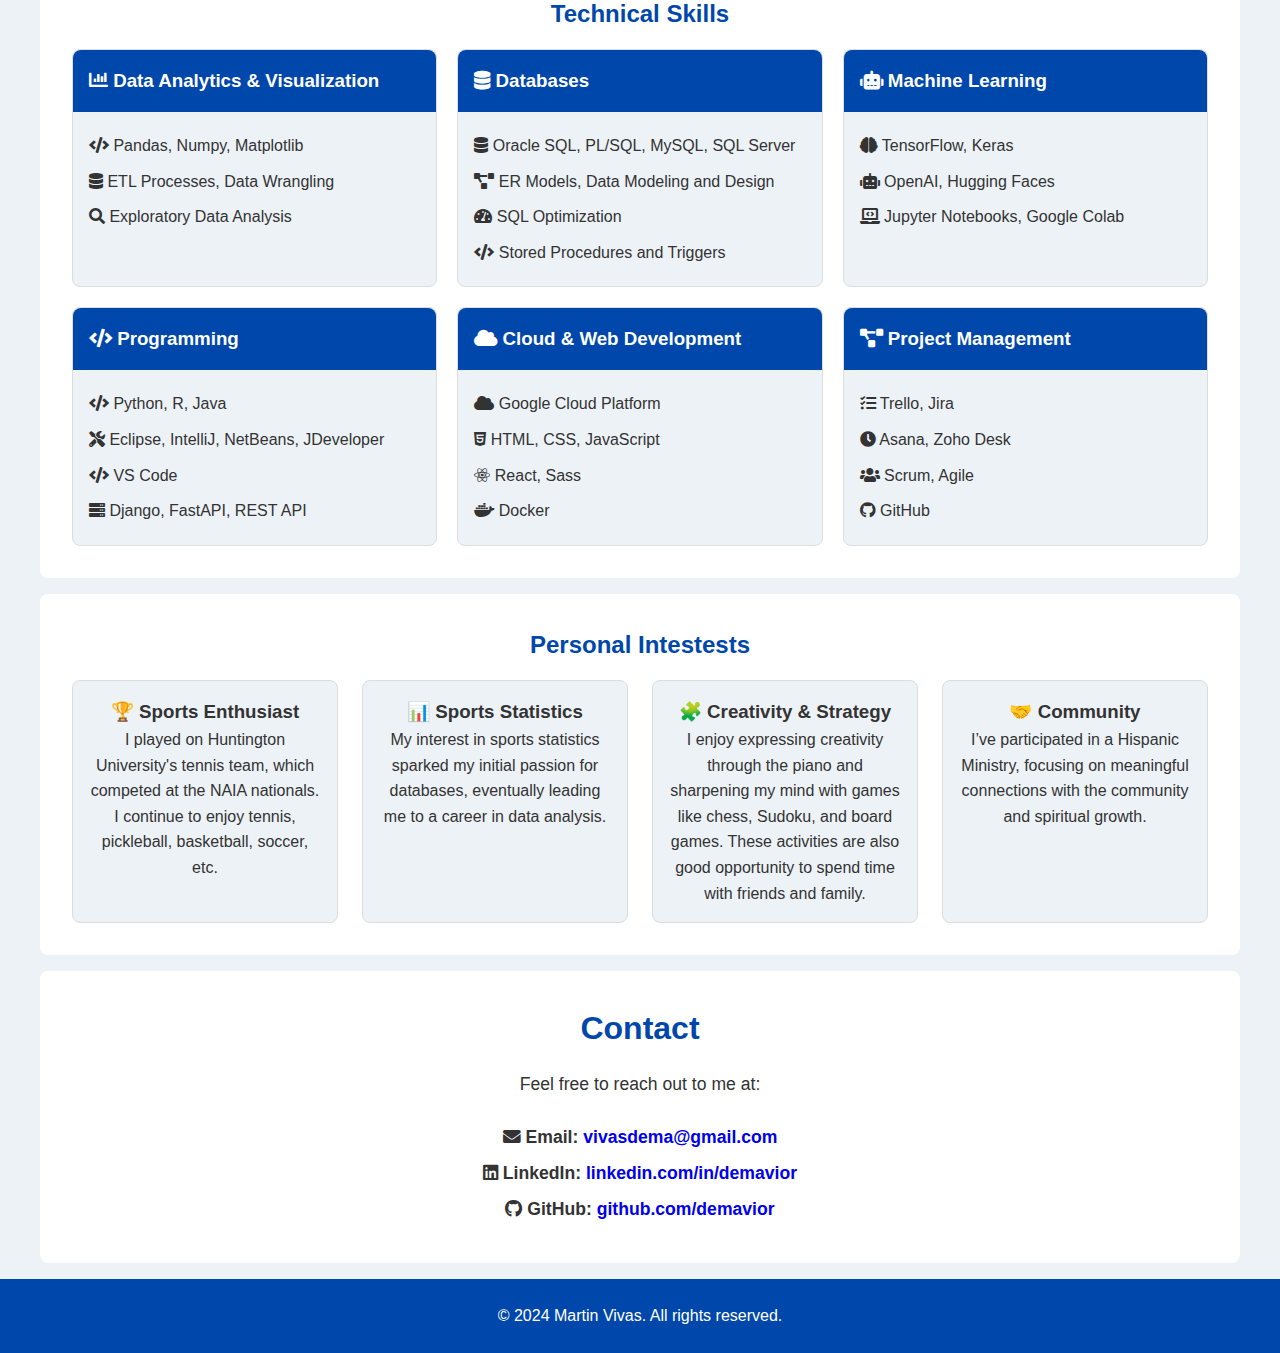
==== commit f5913995: "Add Bakery Order Management project to portfolio" ====
--- a/index.html
+++ b/index.html
@@ -72,6 +72,14 @@
                 </div>
             </div>
             <div class="box">
+                <img src="images/Bakery-System.png" alt="Bakery Order Management Image">
+                <div class="content">
+                    <h3>Bakery Order Management</h3>
+                    <p>Developed a web application for managing a bakery's orders, featuring a React frontend and Django backend for seamless user interactions and backend management.</p>
+                    <a href="https://github.com/demavior/Bakery-Order-System">View Project</a>
+                </div>
+            </div>
+            <div class="box">
                 <img src="images/Room-Draw.jpg" alt="Topos Room Draw Process Image">
                 <div class="content">
                     <h3>Topos Room Draw Process</h3>
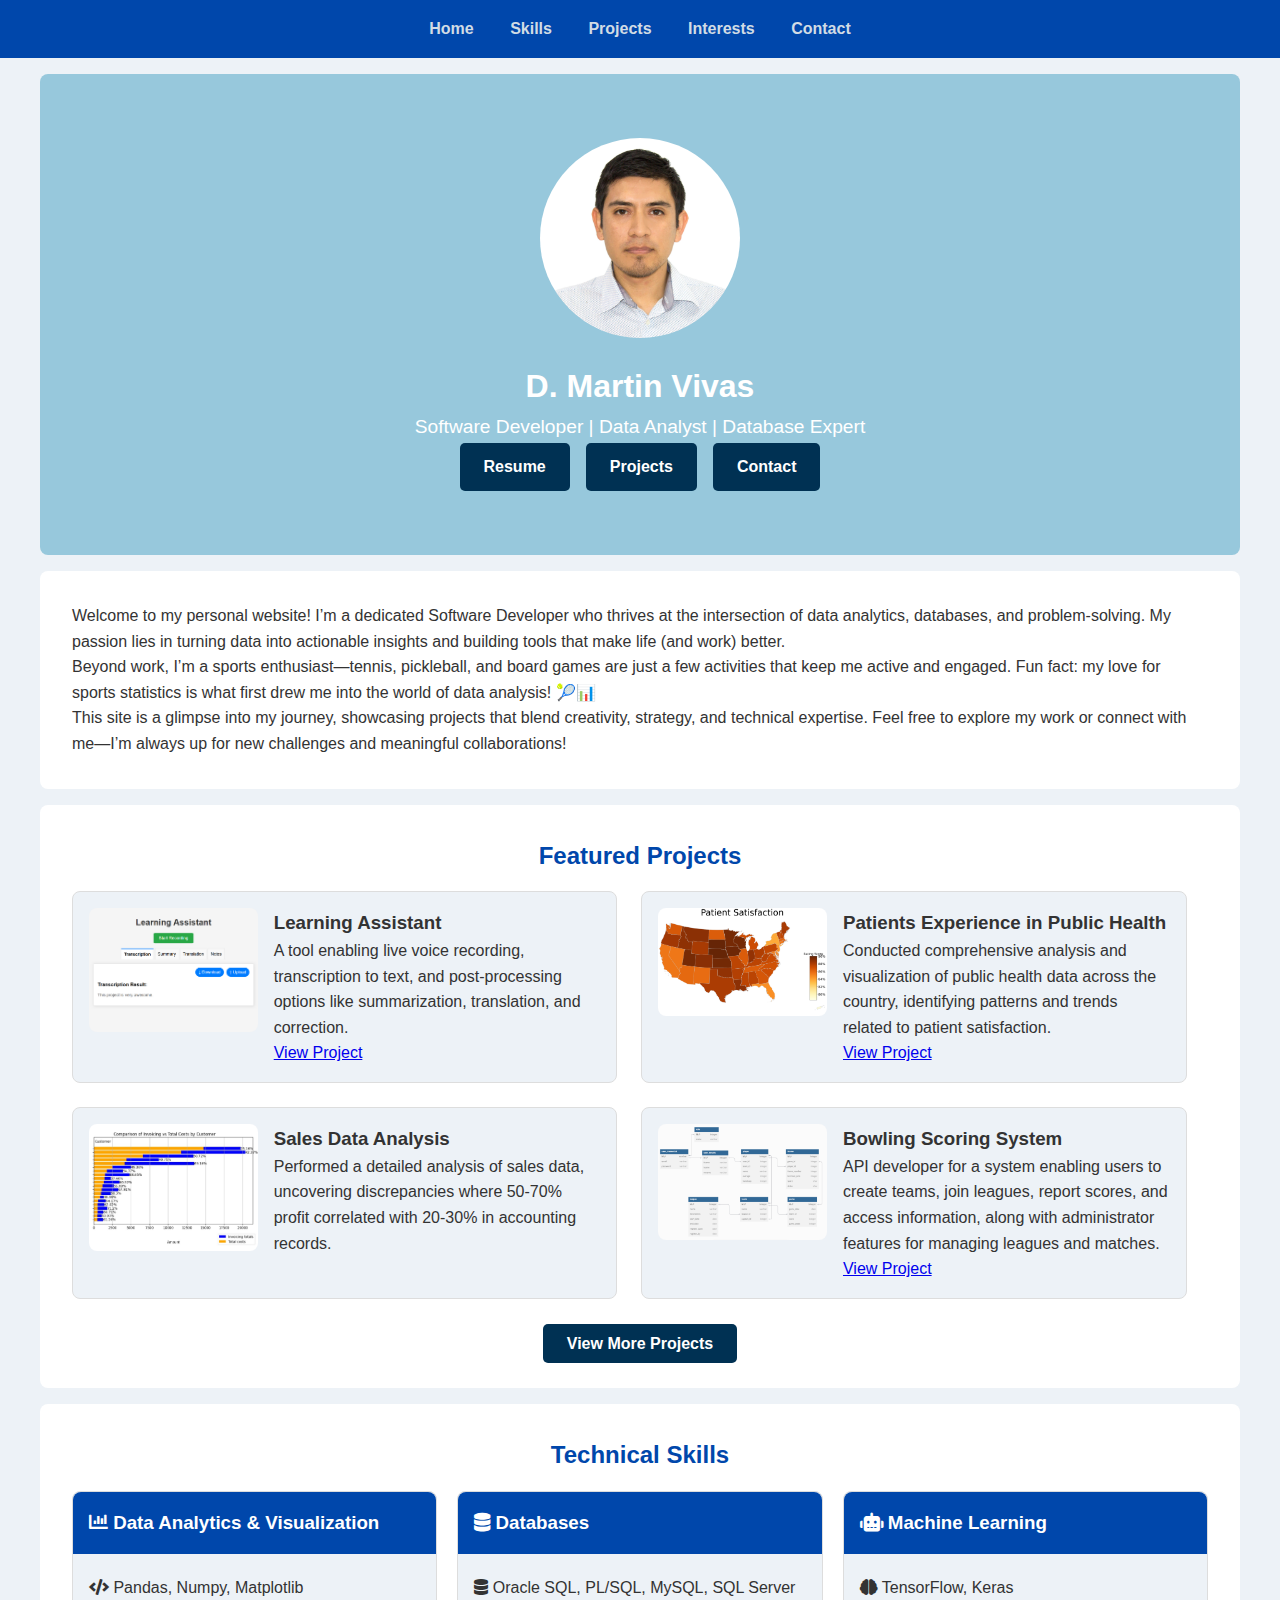
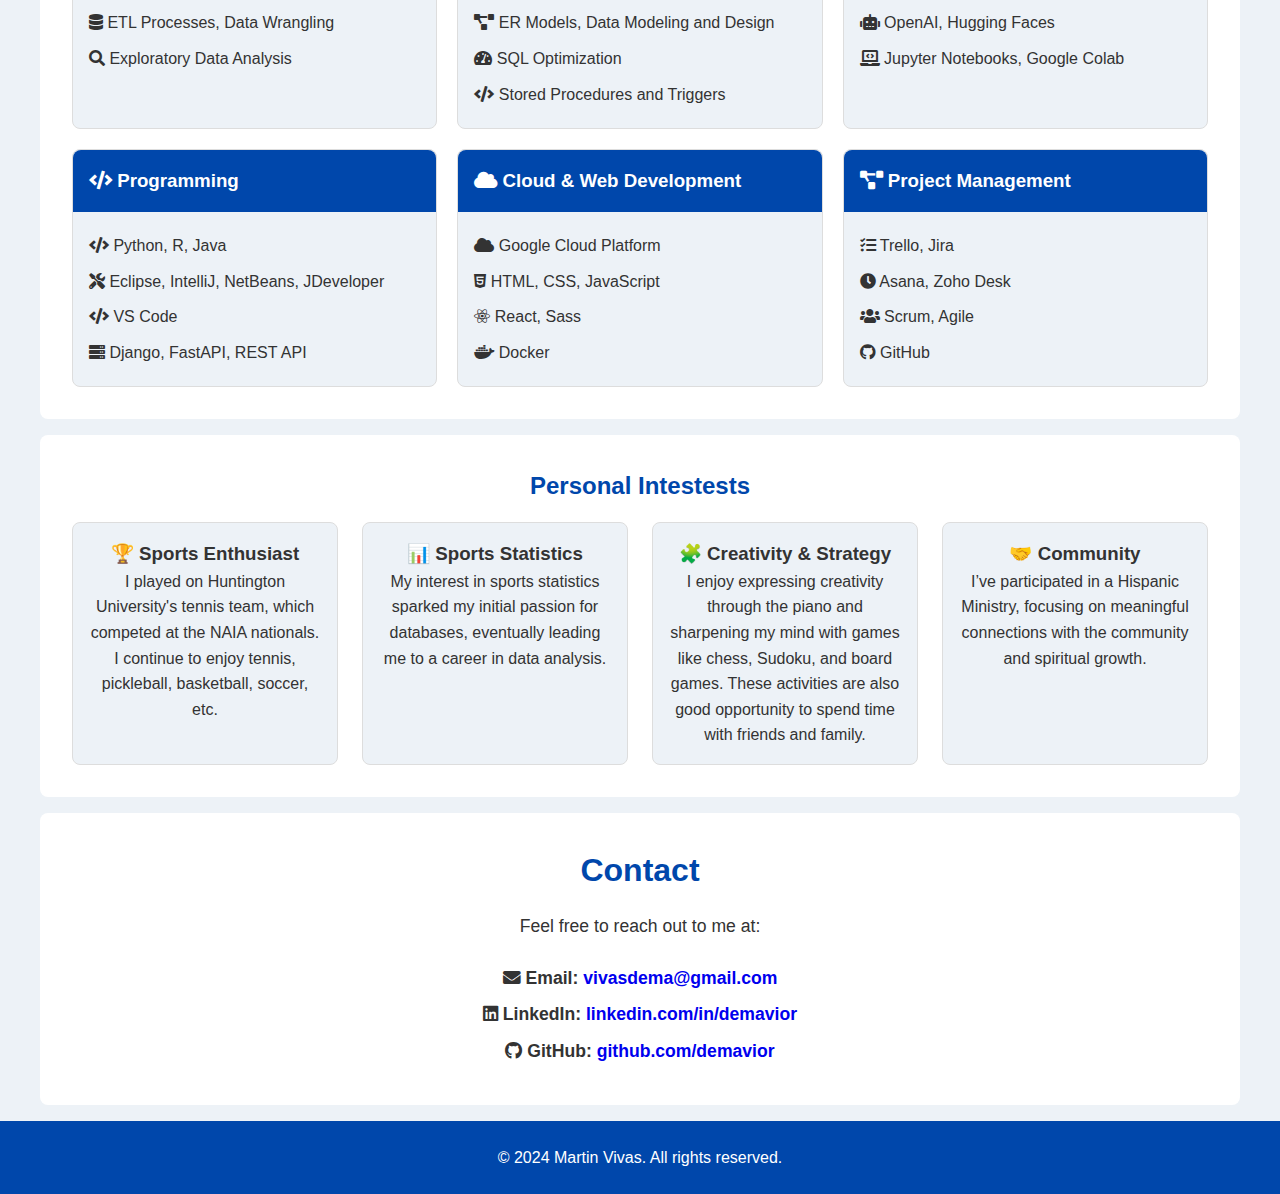
==== commit 36d7ac40: "Add portfolio page and enhance project visibility with a "View More Projects" button" ====
--- a/index.html
+++ b/index.html
@@ -34,10 +34,9 @@
         <p>Welcome to my personal website! I’m a dedicated Software Developer who thrives at the intersection of data analytics, databases, and problem-solving. My passion lies in turning data into actionable insights and building tools that make life (and work) better.</p>
         <p>Beyond work, I’m a sports enthusiast—tennis, pickleball, and board games are just a few activities that keep me active and engaged. Fun fact: my love for sports statistics is what first drew me into the world of data analysis! 🎾📊</p>
         <p>This site is a glimpse into my journey, showcasing projects that blend creativity, strategy, and technical expertise. Feel free to explore my work or connect with me—I’m always up for new challenges and meaningful collaborations!</p>
-        <!-- <p>I am a dedicated Software Developer with a strong focus on data analytics and database. I specialize in identifying insights, generating actionable reports, and collaborating with teams to inform data-driven decision-making. With a passion for leveraging technical expertise, I aim to contribute to impactful projects that enhance business success. I am open to roles that blend software development and data analysis, ensuring continuous learning and growth. I am particularly interested in contributing to business optimization through the application of new technologies.</p> -->
     </section>
     <section id="projects">
-        <h2>My Projects</h2>
+        <h2>Featured Projects</h2>
         <div class="projects-flex">
             <div class="box">
                 <img src="images/Learning-Assistant.png" alt="Learning Assistant Image">
@@ -71,22 +70,9 @@
                     <a href="https://github.com/demavior/BowlingLeagueScoringAPI">View Project</a>
                 </div>
             </div>
-            <div class="box">
-                <img src="images/Bakery-System.png" alt="Bakery Order Management Image">
-                <div class="content">
-                    <h3>Bakery Order Management</h3>
-                    <p>Developed a web application for managing a bakery's orders, featuring a React frontend and Django backend for seamless user interactions and backend management.</p>
-                    <a href="https://github.com/demavior/Bakery-Order-System">View Project</a>
-                </div>
-            </div>
-            <div class="box">
-                <img src="images/Room-Draw.jpg" alt="Topos Room Draw Process Image">
-                <div class="content">
-                    <h3>Topos Room Draw Process</h3>
-                    <p>Designed and developed a system for room selection at Huntington University, providing tools for students and administrators to streamline the process.</p>
-                    <a href="https://www.facebook.com/HURoomDraw">View Project</a>
-                </div>
-            </div>
+        </div>
+        <div class="view-more">
+            <a href="portfolio.html" class="btn">View More Projects</a>
         </div>
     </section>
     <section id="skills">
--- a/css/index.css
+++ b/css/index.css
@@ -257,4 +257,25 @@
     padding: 1.5rem 0;
     background: var(--primary-color);
     color: white;
+}
+
+.view-more {
+    text-align: center;
+    margin-top: 2rem;
+}
+
+.view-more .btn {
+    padding: 0.7rem 1.5rem;
+    border: none;
+    border-radius: 5px;
+    text-align: center;
+    color: white;
+    background-color: var(--accent-color);
+    text-decoration: none;
+    font-weight: bold;
+    transition: background-color 0.3s ease;
+}
+
+.view-more .btn:hover {
+    background-color: var(--primary-color);
 }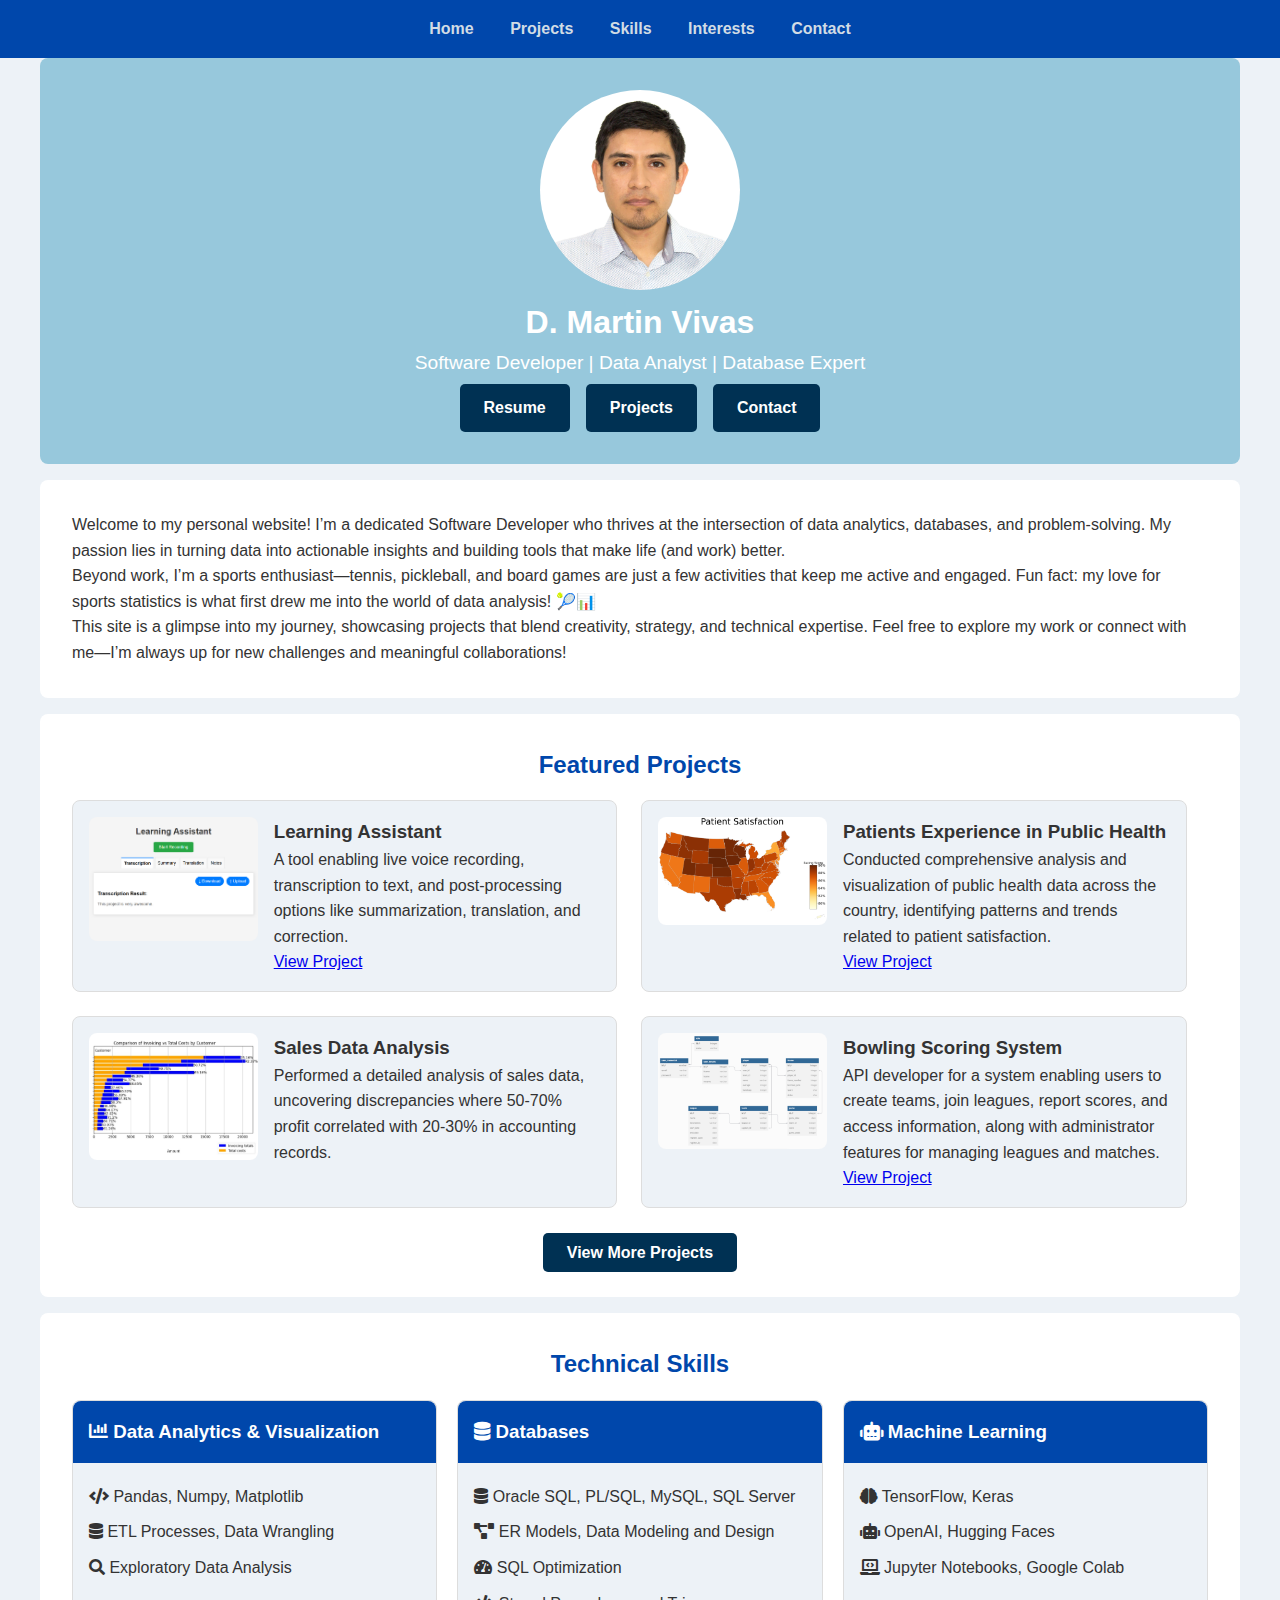
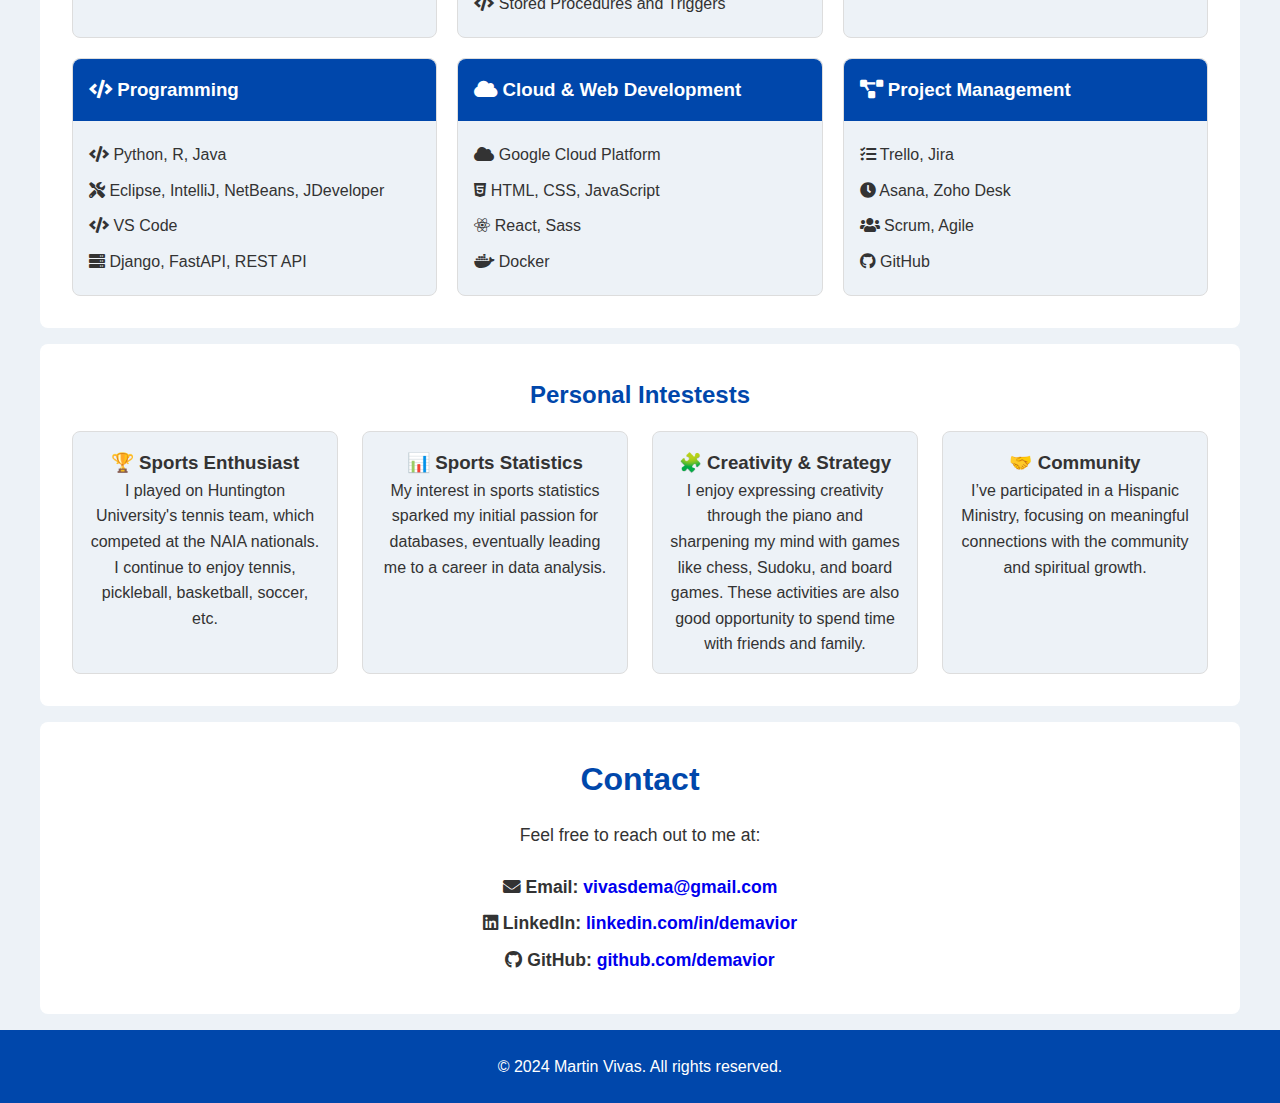
==== commit cb29dbb8: "Refactor navigation and project links for improved clarity and consistency; rename portfolio page to" ====
--- a/index.html
+++ b/index.html
@@ -13,8 +13,8 @@
     <header>
         <nav>
             <a href="#hero">Home</a>
+            <a href="#projects">Projects</a>
             <a href="#skills">Skills</a>
-            <a href="#projects">Projects</a>
             <a href="#outside-work">Interests</a>
             <a href="#contact">Contact</a>
         </nav>
@@ -25,7 +25,7 @@
         <p>Software Developer | Data Analyst | Database Expert</p>
         <div class="hero-buttons">
             <a href="resume.html" class="btn">Resume</a>
-            <a href="#projects" class="btn">Projects</a>
+            <a href="projects.html" class="btn">Projects</a>
             <a href="#contact" class="btn">Contact</a>
         </div>
     </section>
@@ -72,7 +72,7 @@
             </div>
         </div>
         <div class="view-more">
-            <a href="portfolio.html" class="btn">View More Projects</a>
+            <a href="projects.html" class="btn">View More Projects</a>
         </div>
     </section>
     <section id="skills">
--- a/css/index.css
+++ b/css/index.css
@@ -55,9 +55,9 @@
 /* Hero Section */
 #hero {
     text-align: center;
-    padding: 4rem 2rem;
     background-color: var(--secondary-color);
     color: white;
+    margin: 0 auto;
 }
 
 #hero h1 {
@@ -73,13 +73,13 @@
     width: 200px;
     height: 200px;
     border-radius: 50%;
-    margin-bottom: 1rem;
 }
 
 .hero-buttons {
     display: flex;
     justify-content: center;
     gap: 1rem;
+    margin-top: 5px;
 }
 
 .btn {
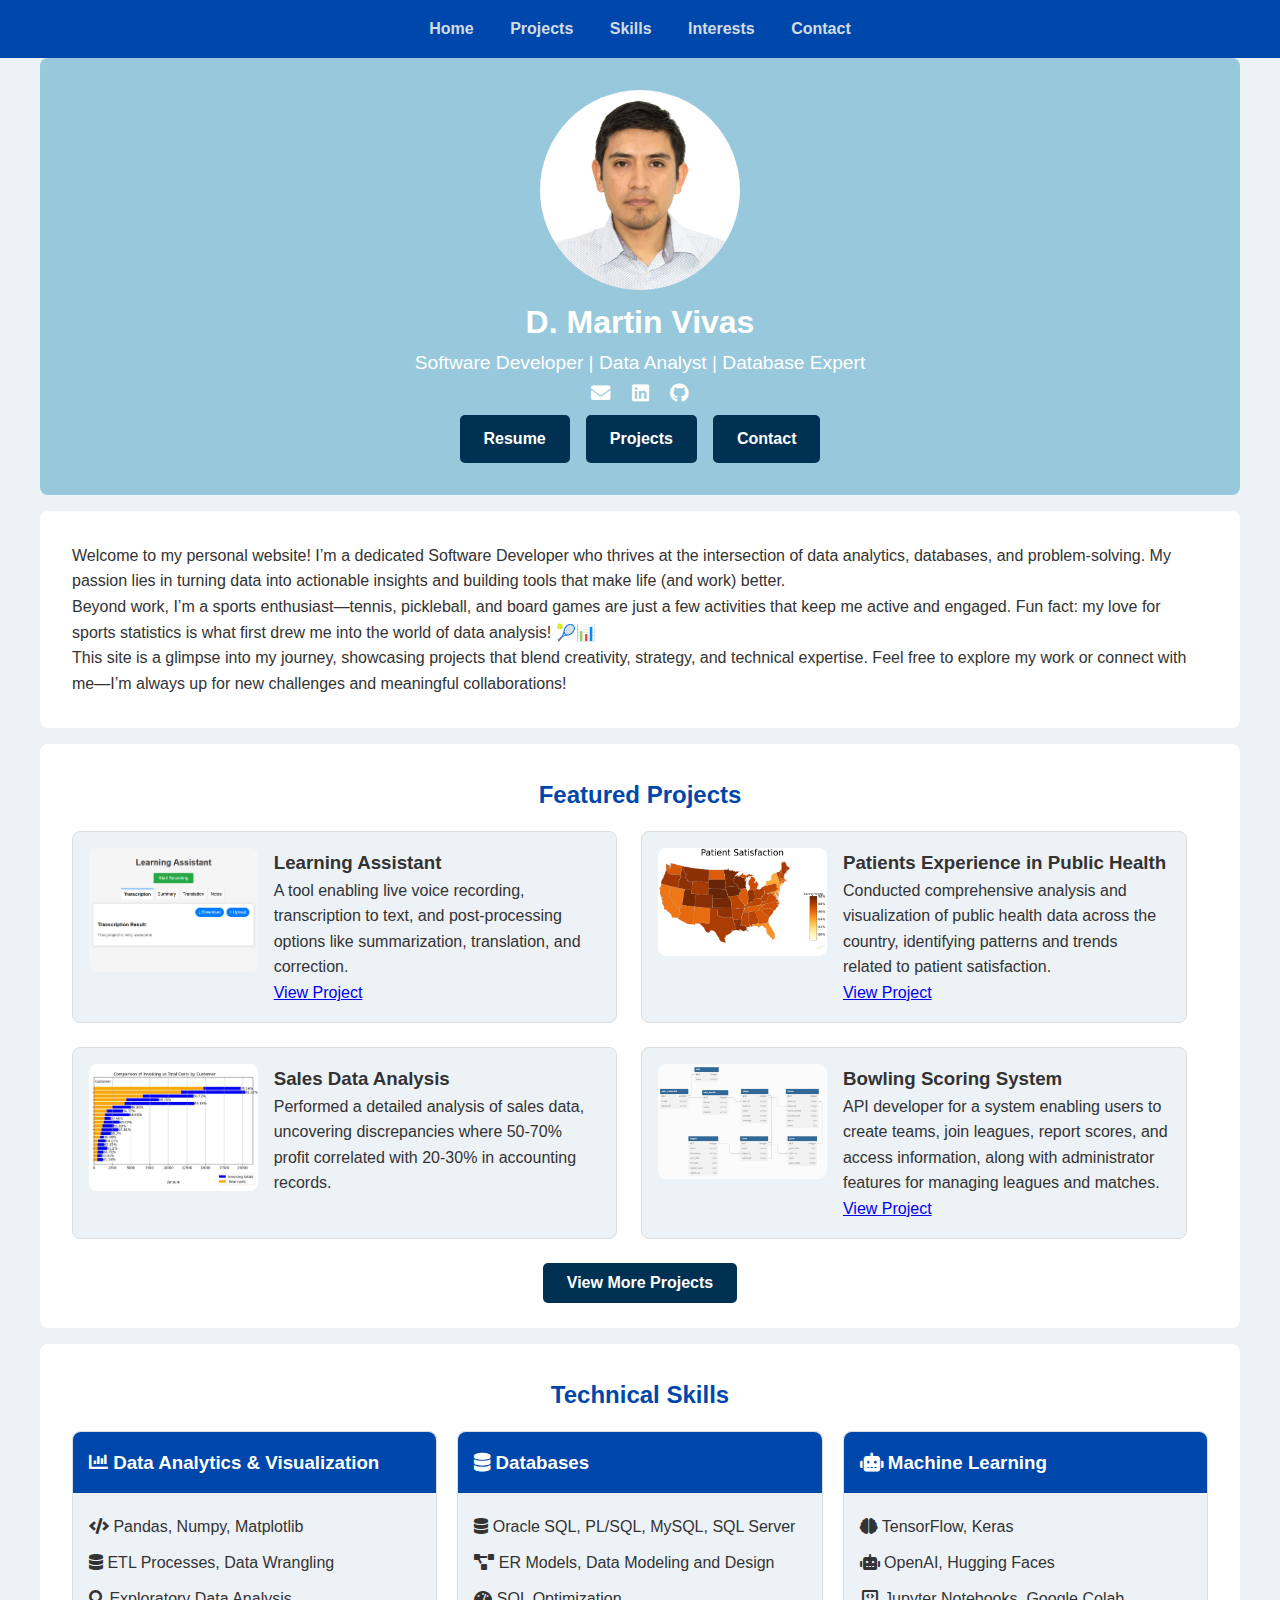
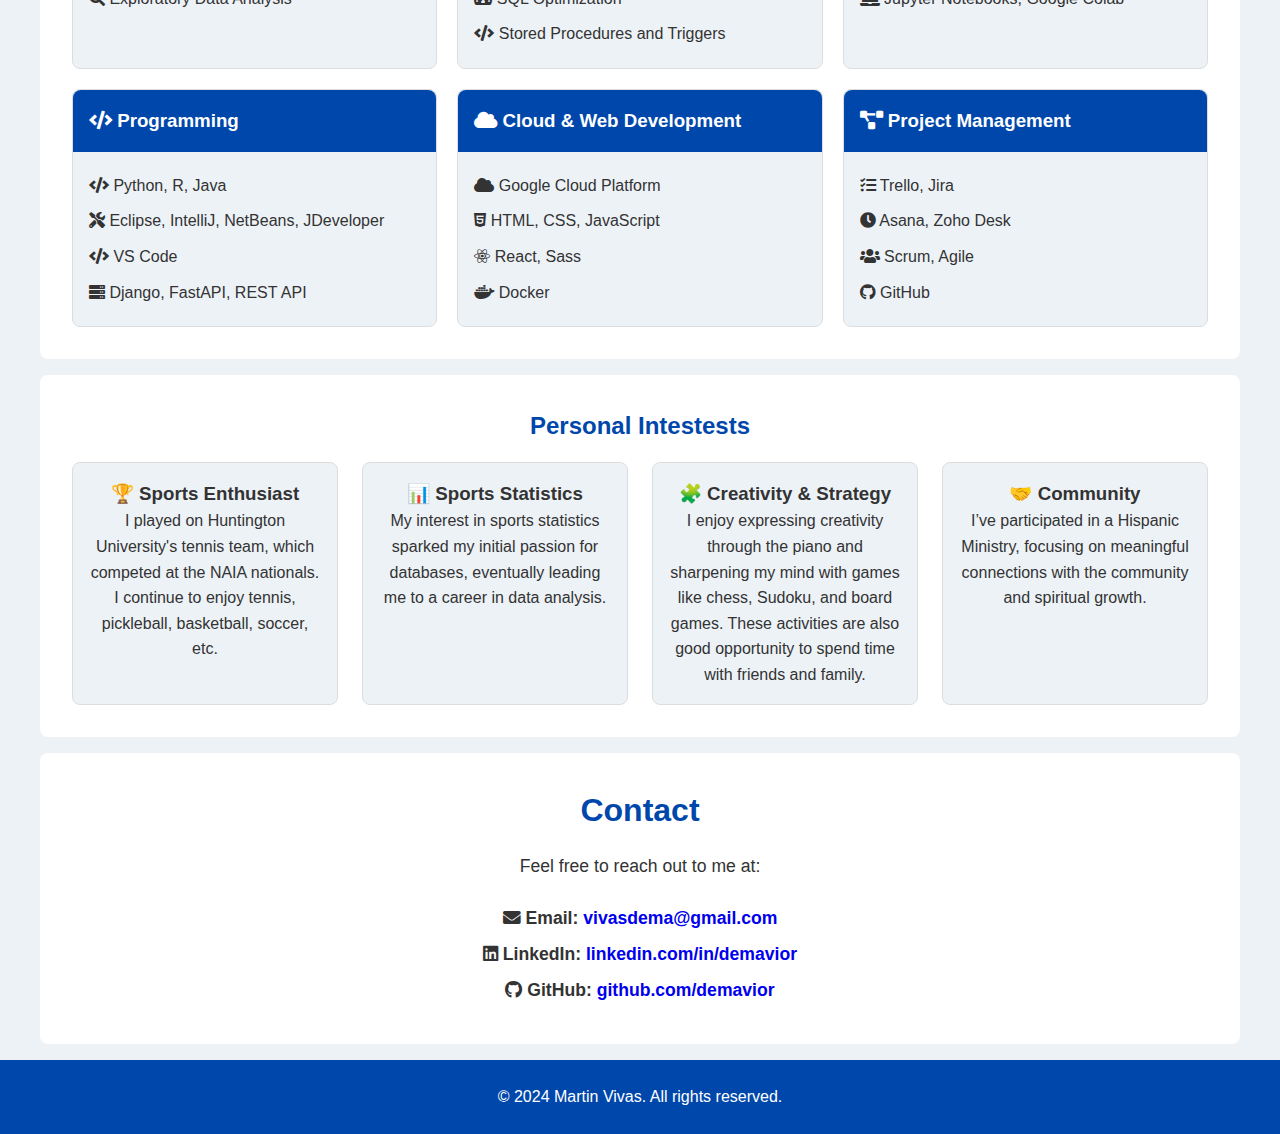
==== commit 893bba65: "Add contact links to hero section for improved accessibility and networking" ====
--- a/index.html
+++ b/index.html
@@ -23,6 +23,17 @@
         <img src="images/profile.jpeg" alt="Profile Picture" class="profile-pic">
         <h1>D. Martin Vivas</h1>
         <p>Software Developer | Data Analyst | Database Expert</p>
+        <div class="hero-contact">
+            <a href="mailto:vivasdema@gmail.com">
+                <i class="fas fa-envelope"> </i>
+            </a>
+            <a href="https://linkedin.com/in/demavior" target="_blank">
+                <i class="fab fa-linkedin"></i>
+            </a>
+            <a href="https://demavior.github.io" target="_blank">
+                <i class="fab fa-github"></i>
+            </a>
+        </div>
         <div class="hero-buttons">
             <a href="resume.html" class="btn">Resume</a>
             <a href="projects.html" class="btn">Projects</a>
--- a/css/index.css
+++ b/css/index.css
@@ -75,6 +75,13 @@
     border-radius: 50%;
 }
 
+.hero-contact a {
+    font-size: 1.2rem;
+    color: white;
+    margin: 0 0.5rem;
+    text-decoration: none;
+}
+
 .hero-buttons {
     display: flex;
     justify-content: center;
